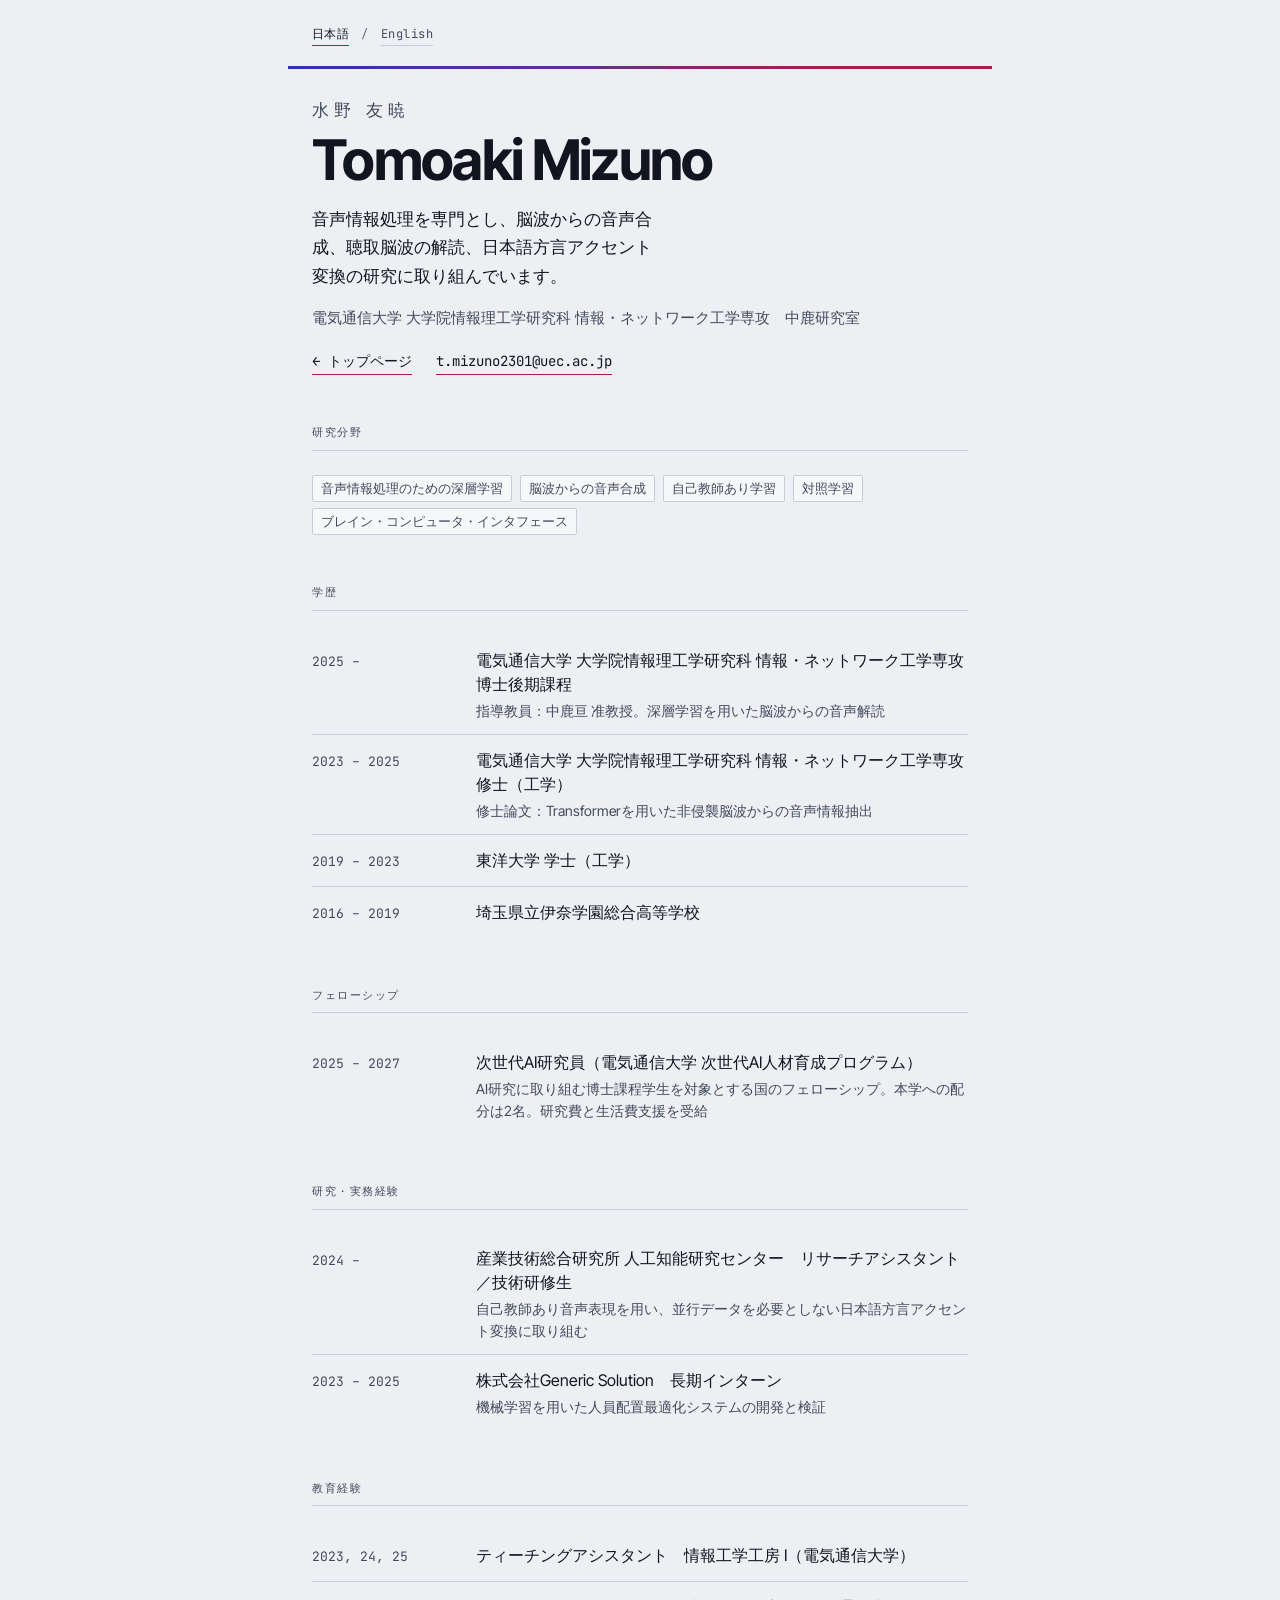
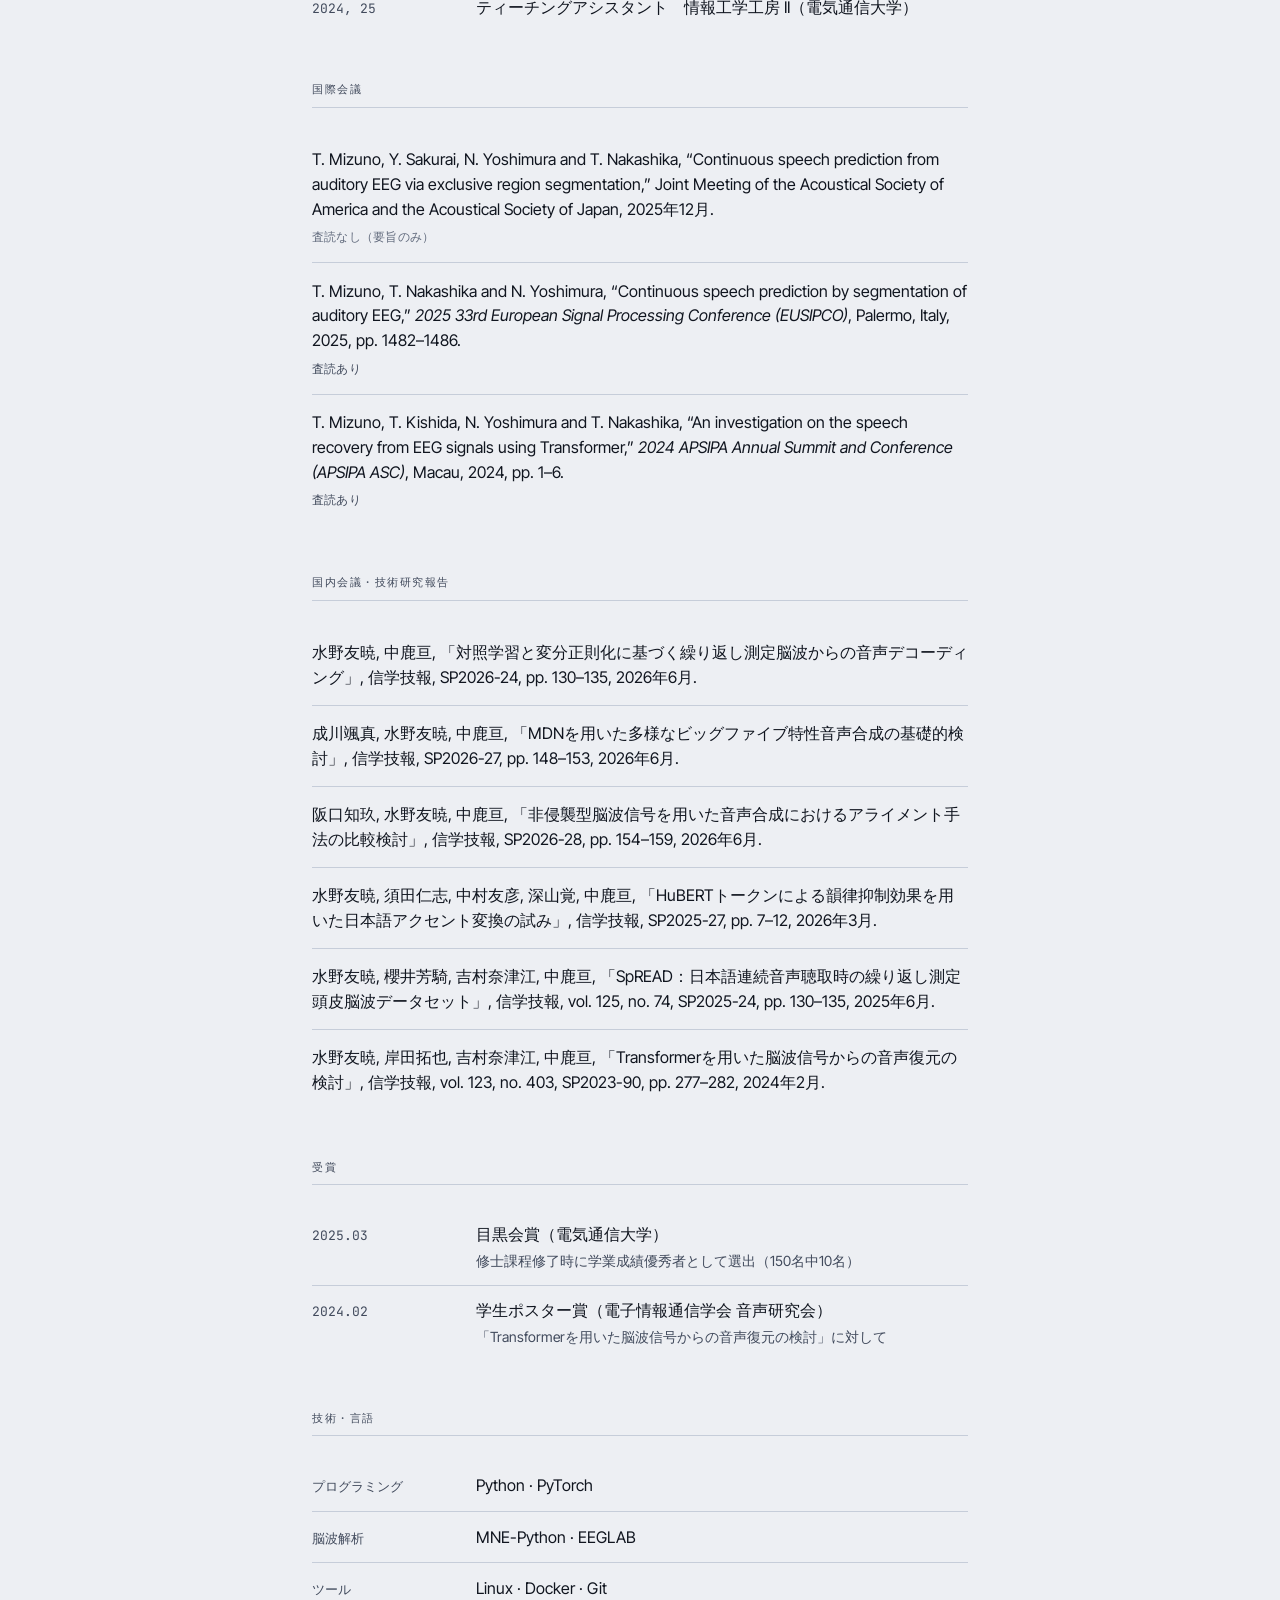
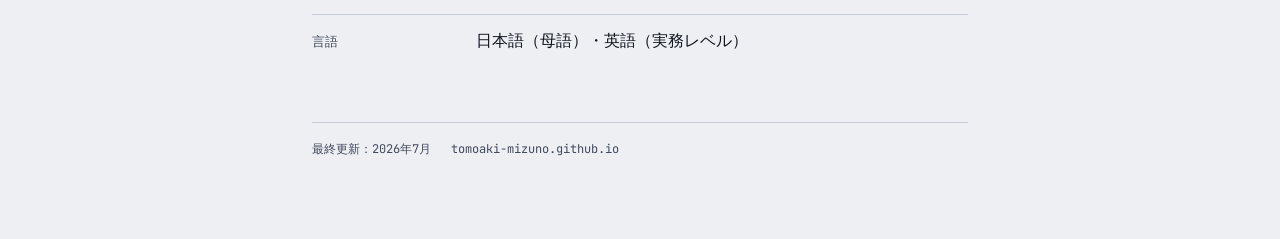
==== cv-ja.html @ c78b0cf6 "Add profile and CV pages" ====
<!DOCTYPE html>
<html lang="ja">
<head>
<meta charset="utf-8">
<meta name="viewport" content="width=device-width, initial-scale=1.0">
<title>CV (Japanese) — Tomoaki Mizuno</title>
<meta name="description" content="水野友暁の履歴・業績一覧。電気通信大学 中鹿研究室 博士後期課程。">
<link rel="preconnect" href="https://fonts.googleapis.com">
<link rel="preconnect" href="https://fonts.gstatic.com" crossorigin>
<link href="https://fonts.googleapis.com/css2?family=Inter+Tight:wght@400;500;600;700&family=JetBrains+Mono:wght@400;500&display=swap" rel="stylesheet">
<link rel="stylesheet" href="style.css">
</head>
<body>
<div class="wrap">

  <nav class="lang"><span class="on">日本語</span><span class="sep">/</span><a href="cv.html">English</a></nav>
  <div class="band" aria-hidden="true"></div>

  <header>
    <div class="kanji">水野 友暁</div>
    <h1>Tomoaki Mizuno</h1>
    <p class="lede">音声情報処理を専門とし、脳波からの音声合成、聴取脳波の解読、日本語方言アクセント変換の研究に取り組んでいます。</p>
    <p class="affil">電気通信大学 大学院情報理工学研究科 情報・ネットワーク工学専攻　中鹿研究室</p>
    <div class="links">
      <a href="index.html">← トップページ</a>
      <a href="mailto:t.mizuno2301@uec.ac.jp">t.mizuno2301@uec.ac.jp</a>
    </div>
  </header>

  <section>
    <h2>研究分野</h2>
    <ul class="chips">
      <li>音声情報処理のための深層学習</li><li>脳波からの音声合成</li><li>自己教師あり学習</li><li>対照学習</li><li>ブレイン・コンピュータ・インタフェース</li>
    </ul>
  </section>

  <section>
    <h2>学歴</h2>
    <ul class="rows">
      <li><span class="meta">2025 –</span><span class="t">電気通信大学 大学院情報理工学研究科 情報・ネットワーク工学専攻 博士後期課程<span class="sub">指導教員：中鹿亘 准教授。深層学習を用いた脳波からの音声解読</span></span></li>
      <li><span class="meta">2023 – 2025</span><span class="t">電気通信大学 大学院情報理工学研究科 情報・ネットワーク工学専攻 修士（工学）<span class="sub">修士論文：Transformerを用いた非侵襲脳波からの音声情報抽出</span></span></li>
      <li><span class="meta">2019 – 2023</span><span class="t">東洋大学 学士（工学）</span></li>
      <li><span class="meta">2016 – 2019</span><span class="t">埼玉県立伊奈学園総合高等学校</span></li>
    </ul>
  </section>

  <section>
    <h2>フェローシップ</h2>
    <ul class="rows">
      <li><span class="meta">2025 – 2027</span><span class="t">次世代AI研究員（電気通信大学 次世代AI人材育成プログラム）<span class="sub">AI研究に取り組む博士課程学生を対象とする国のフェローシップ。本学への配分は2名。研究費と生活費支援を受給</span></span></li>
    </ul>
  </section>

  <section>
    <h2>研究・実務経験</h2>
    <ul class="rows">
      <li><span class="meta">2024 –</span><span class="t">産業技術総合研究所 人工知能研究センター　リサーチアシスタント／技術研修生<span class="sub">自己教師あり音声表現を用い、並行データを必要としない日本語方言アクセント変換に取り組む</span></span></li>
      <li><span class="meta">2023 – 2025</span><span class="t">株式会社Generic Solution　長期インターン<span class="sub">機械学習を用いた人員配置最適化システムの開発と検証</span></span></li>
    </ul>
  </section>

  <section>
    <h2>教育経験</h2>
    <ul class="rows">
      <li><span class="meta">2023, 24, 25</span><span class="t">ティーチングアシスタント　情報工学工房 I（電気通信大学）</span></li>
      <li><span class="meta">2024, 25</span><span class="t">ティーチングアシスタント　情報工学工房 II（電気通信大学）</span></li>
    </ul>
  </section>

  <section>
    <h2>国際会議</h2>
    <ol class="pubs">
      <li><p class="cite">T. Mizuno, Y. Sakurai, N. Yoshimura and T. Nakashika, &ldquo;Continuous speech prediction from auditory EEG via exclusive region segmentation,&rdquo; Joint Meeting of the Acoustical Society of America and the Acoustical Society of Japan, 2025年12月.</p><span class="peer no">査読なし（要旨のみ）</span></li>
      <li><p class="cite">T. Mizuno, T. Nakashika and N. Yoshimura, &ldquo;Continuous speech prediction by segmentation of auditory EEG,&rdquo; <em>2025 33rd European Signal Processing Conference (EUSIPCO)</em>, Palermo, Italy, 2025, pp. 1482–1486.</p><span class="peer">査読あり</span></li>
      <li><p class="cite">T. Mizuno, T. Kishida, N. Yoshimura and T. Nakashika, &ldquo;An investigation on the speech recovery from EEG signals using Transformer,&rdquo; <em>2024 APSIPA Annual Summit and Conference (APSIPA ASC)</em>, Macau, 2024, pp. 1–6.</p><span class="peer">査読あり</span></li>
    </ol>
  </section>

  <section>
    <h2>国内会議・技術研究報告</h2>
    <ol class="pubs">
      <li><p class="cite">水野友暁, 中鹿亘, 「対照学習と変分正則化に基づく繰り返し測定脳波からの音声デコーディング」, 信学技報, SP2026-24, pp. 130–135, 2026年6月.</p></li>
      <li><p class="cite">成川颯真, 水野友暁, 中鹿亘, 「MDNを用いた多様なビッグファイブ特性音声合成の基礎的検討」, 信学技報, SP2026-27, pp. 148–153, 2026年6月.</p></li>
      <li><p class="cite">阪口知玖, 水野友暁, 中鹿亘, 「非侵襲型脳波信号を用いた音声合成におけるアライメント手法の比較検討」, 信学技報, SP2026-28, pp. 154–159, 2026年6月.</p></li>
      <li><p class="cite">水野友暁, 須田仁志, 中村友彦, 深山覚, 中鹿亘, 「HuBERTトークンによる韻律抑制効果を用いた日本語アクセント変換の試み」, 信学技報, SP2025-27, pp. 7–12, 2026年3月.</p></li>
      <li><p class="cite">水野友暁, 櫻井芳騎, 吉村奈津江, 中鹿亘, 「SpREAD：日本語連続音声聴取時の繰り返し測定頭皮脳波データセット」, 信学技報, vol. 125, no. 74, SP2025-24, pp. 130–135, 2025年6月.</p></li>
      <li><p class="cite">水野友暁, 岸田拓也, 吉村奈津江, 中鹿亘, 「Transformerを用いた脳波信号からの音声復元の検討」, 信学技報, vol. 123, no. 403, SP2023-90, pp. 277–282, 2024年2月.</p></li>
    </ol>
  </section>

  <!-- ▼ 中身が決まったらこの節ごとコメントを外してください（現状は空なので非表示）
  <section>
    <h2>その他の発表</h2>
    <ol class="pubs">
      <li><p class="cite">著者, &ldquo;タイトル,&rdquo; 発表の場, 年月.</p></li>
    </ol>
  </section>
  ▲ -->

  <section>
    <h2>受賞</h2>
    <ul class="rows">
      <li><span class="meta">2025.03</span><span class="t">目黒会賞（電気通信大学）<span class="sub">修士課程修了時に学業成績優秀者として選出（150名中10名）</span></span></li>
      <li><span class="meta">2024.02</span><span class="t">学生ポスター賞（電子情報通信学会 音声研究会）<span class="sub">「Transformerを用いた脳波信号からの音声復元の検討」に対して</span></span></li>
    </ul>
  </section>

  <section>
    <h2>技術・言語</h2>
    <ul class="rows">
      <li><span class="meta">プログラミング</span><span class="t">Python · PyTorch</span></li>
      <li><span class="meta">脳波解析</span><span class="t">MNE-Python · EEGLAB</span></li>
      <li><span class="meta">ツール</span><span class="t">Linux · Docker · Git</span></li>
      <li><span class="meta">言語</span><span class="t">日本語（母語）・英語（実務レベル）</span></li>
    </ul>
  </section>

  <footer><span>最終更新：2026年7月</span><span>tomoaki-mizuno.github.io</span></footer>
</div>
</body>
</html>
---- style.css ----
/* ── tokens ───────────────────────────────────────── */
:root {
  --paper:  #edeff3;
  --grid:   #dde2ea;
  --ink:    #10151f;
  --muted:  #414a5c;   /* 本文の副次テキスト。以前より濃く */
  --faint:  #626b7d;
  --hair:   #c6cdd9;
  --eeg:    #2f31b8;
  --voice:  #a81e44;
  --measure: 44rem;
}
* { margin: 0; padding: 0; box-sizing: border-box; }
html { -webkit-text-size-adjust: 100%; }
body {
  background: var(--paper);
  color: var(--ink);
  font-family: "Inter Tight", "Hiragino Kaku Gothic ProN", "Yu Gothic", "Noto Sans JP", sans-serif;
  line-height: 1.68;
  -webkit-font-smoothing: antialiased;
}
.wrap { max-width: var(--measure); margin: 0 auto; padding: 0 1.5rem 5rem; }

/* ── links ────────────────────────────────────────── */
a { color: var(--ink); text-decoration: none; border-bottom: 1px solid var(--voice); padding-bottom: 1px; }
a:hover { color: var(--voice); }
a:focus-visible { outline: 2px solid var(--eeg); outline-offset: 3px; border-radius: 2px; }

/* ── language switch ──────────────────────────────── */
.lang {
  display: flex; gap: .75rem; align-items: baseline;
  font-family: "JetBrains Mono", monospace; font-size: .75rem;
  letter-spacing: .04em; padding-top: 1.5rem;
}
.lang a { border-bottom-color: var(--hair); color: var(--muted); }
.lang a:hover { color: var(--voice); border-bottom-color: var(--voice); }
.lang .on { color: var(--ink); border-bottom: 1px solid var(--voice); padding-bottom: 1px; }
.lang .sep { color: var(--faint); }

/* ── signature trace (top page) ───────────────────── */
.trace { position: relative; margin: 0 -1.5rem; padding: 2.5rem 1.5rem 0; }
/* 方眼だけを下方向にフェードさせる。波形と凡例はフェードの対象外 */
.trace::before {
  content: ""; position: absolute; inset: 0; pointer-events: none;
  background-image:
    linear-gradient(to right, var(--grid) 1px, transparent 1px),
    linear-gradient(to bottom, var(--grid) 1px, transparent 1px);
  background-size: 2rem 2rem; background-position: center;
  -webkit-mask-image: linear-gradient(to bottom, #000 45%, transparent);
  mask-image: linear-gradient(to bottom, #000 45%, transparent);
}
.trace svg, .trace .axis { position: relative; }
.trace svg { display: block; width: 100%; height: auto; overflow: visible; }
.sig {
  fill: none; stroke: url(#grad); stroke-width: 1.7;
  stroke-linecap: round; stroke-linejoin: round;
  stroke-dasharray: 4400; stroke-dashoffset: 4400;
  animation: draw 2.4s cubic-bezier(.16,.9,.3,1) forwards;
}
.sig:nth-of-type(1) { animation-delay: .10s; }
.sig:nth-of-type(2) { animation-delay: .20s; }
.sig:nth-of-type(3) { animation-delay: .30s; }
@keyframes draw { to { stroke-dashoffset: 0; } }
.axis {
  display: flex; justify-content: space-between; margin-top: .4rem;
  font-family: "JetBrains Mono", monospace; font-size: .6875rem; font-weight: 500;
  letter-spacing: .1em; text-transform: uppercase;
}
.axis .l { color: var(--eeg); }
.axis .r { color: var(--voice); }

/* ── thin band (cv pages) ─────────────────────────── */
.band { height: 3px; margin: 1.25rem -1.5rem 0;
        background: linear-gradient(to right, var(--eeg), #6b2d86 46%, var(--voice) 78%); }

/* ── header ───────────────────────────────────────── */
header { padding-top: 1.75rem; }
.kanji {
  font-size: 1.0625rem; letter-spacing: .3em; color: var(--muted);
  font-family: "Hiragino Kaku Gothic ProN", "Yu Gothic", "Noto Sans JP", sans-serif;
}
h1 {
  font-weight: 700; font-size: clamp(2.3rem, 8.5vw, 3.5rem);
  line-height: 1.04; letter-spacing: -.03em; margin: .3rem 0 1rem;
}
.lede { font-size: 1.0625rem; max-width: 34ch; }
.lede-en { margin-top: .6rem; color: var(--muted); font-size: .9375rem; max-width: 42ch; }
.affil { margin-top: .9rem; color: var(--muted); font-size: .9375rem; }

/* ── sections ─────────────────────────────────────── */
section { margin-top: 3rem; }
h2 {
  font-family: "JetBrains Mono", monospace; font-size: .6875rem; font-weight: 500;
  letter-spacing: .14em; text-transform: uppercase; color: var(--muted);
  padding-bottom: .5rem; border-bottom: 1px solid var(--hair); margin-bottom: 1.5rem;
}

/* research topics */
.topic { display: grid; grid-template-columns: .75rem 1fr; gap: 0 1rem; margin-bottom: 2rem; }
.topic:last-child { margin-bottom: 0; }
.dot { width: .5rem; height: .5rem; margin-top: .65rem; border-radius: 1px; }
.dot.eeg { background: var(--eeg); }
.dot.voice { background: var(--voice); }
.topic h3 { font-weight: 600; font-size: 1.1875rem; letter-spacing: -.015em; line-height: 1.35; }
.topic .en {
  font-family: "JetBrains Mono", monospace; font-size: .75rem; font-weight: 400;
  letter-spacing: 0; color: var(--voice); display: block; margin-top: .2rem;
}
.topic h3 .en.cool { color: var(--eeg); }
.topic p { margin-top: .5rem; color: var(--muted); }

/* entry lists */
ul, ol { list-style: none; }
.rows > li { display: grid; grid-template-columns: 9rem 1fr; gap: 0 1.25rem;
             padding: .8rem 0; border-bottom: 1px solid var(--hair); }
.rows > li:last-child { border-bottom: 0; }
.meta { font-family: "JetBrains Mono", monospace; font-size: .8125rem;
        color: var(--muted); padding-top: .2rem; }
.rows .t { line-height: 1.5; }

/* 説明行（論文以外の各項目に付く注記） */
.rows .sub { display: block; color: var(--muted); font-size: .875rem; margin-top: .25rem; line-height: 1.55; }

/* 国際会議の査読の有無 */
.pubs .peer { display: block; margin-top: .35rem;
              font-family: "JetBrains Mono", monospace; font-size: .75rem;
              letter-spacing: .02em; color: var(--muted); }
.pubs .peer.no { color: var(--faint); }

/* publications */
.pubs > li { padding: .95rem 0; border-bottom: 1px solid var(--hair); }
.pubs > li:last-child { border-bottom: 0; }
.pubs .cite { line-height: 1.55; }

/* inline chip list */
.chips { display: flex; flex-wrap: wrap; gap: .4rem .5rem; }
.chips li { font-family: "JetBrains Mono", monospace; font-size: .8125rem;
            color: var(--muted); border: 1px solid var(--hair); border-radius: 2px;
            padding: .1rem .5rem; background: rgba(255,255,255,.55); }

.links { display: flex; flex-wrap: wrap; gap: .55rem 1.5rem; margin-top: 1.25rem; }
.links a { font-family: "JetBrains Mono", monospace; font-size: .875rem; }

footer { margin-top: 3.5rem; padding-top: 1rem; border-top: 1px solid var(--hair);
         font-family: "JetBrains Mono", monospace; font-size: .75rem; color: var(--muted);
         display: flex; flex-wrap: wrap; gap: .4rem 1.25rem; }

@media (max-width: 32rem) {
  .rows > li { grid-template-columns: 1fr; gap: .15rem; }
}
@media (prefers-reduced-motion: reduce) {
  .sig { animation: none; stroke-dashoffset: 0; }
}
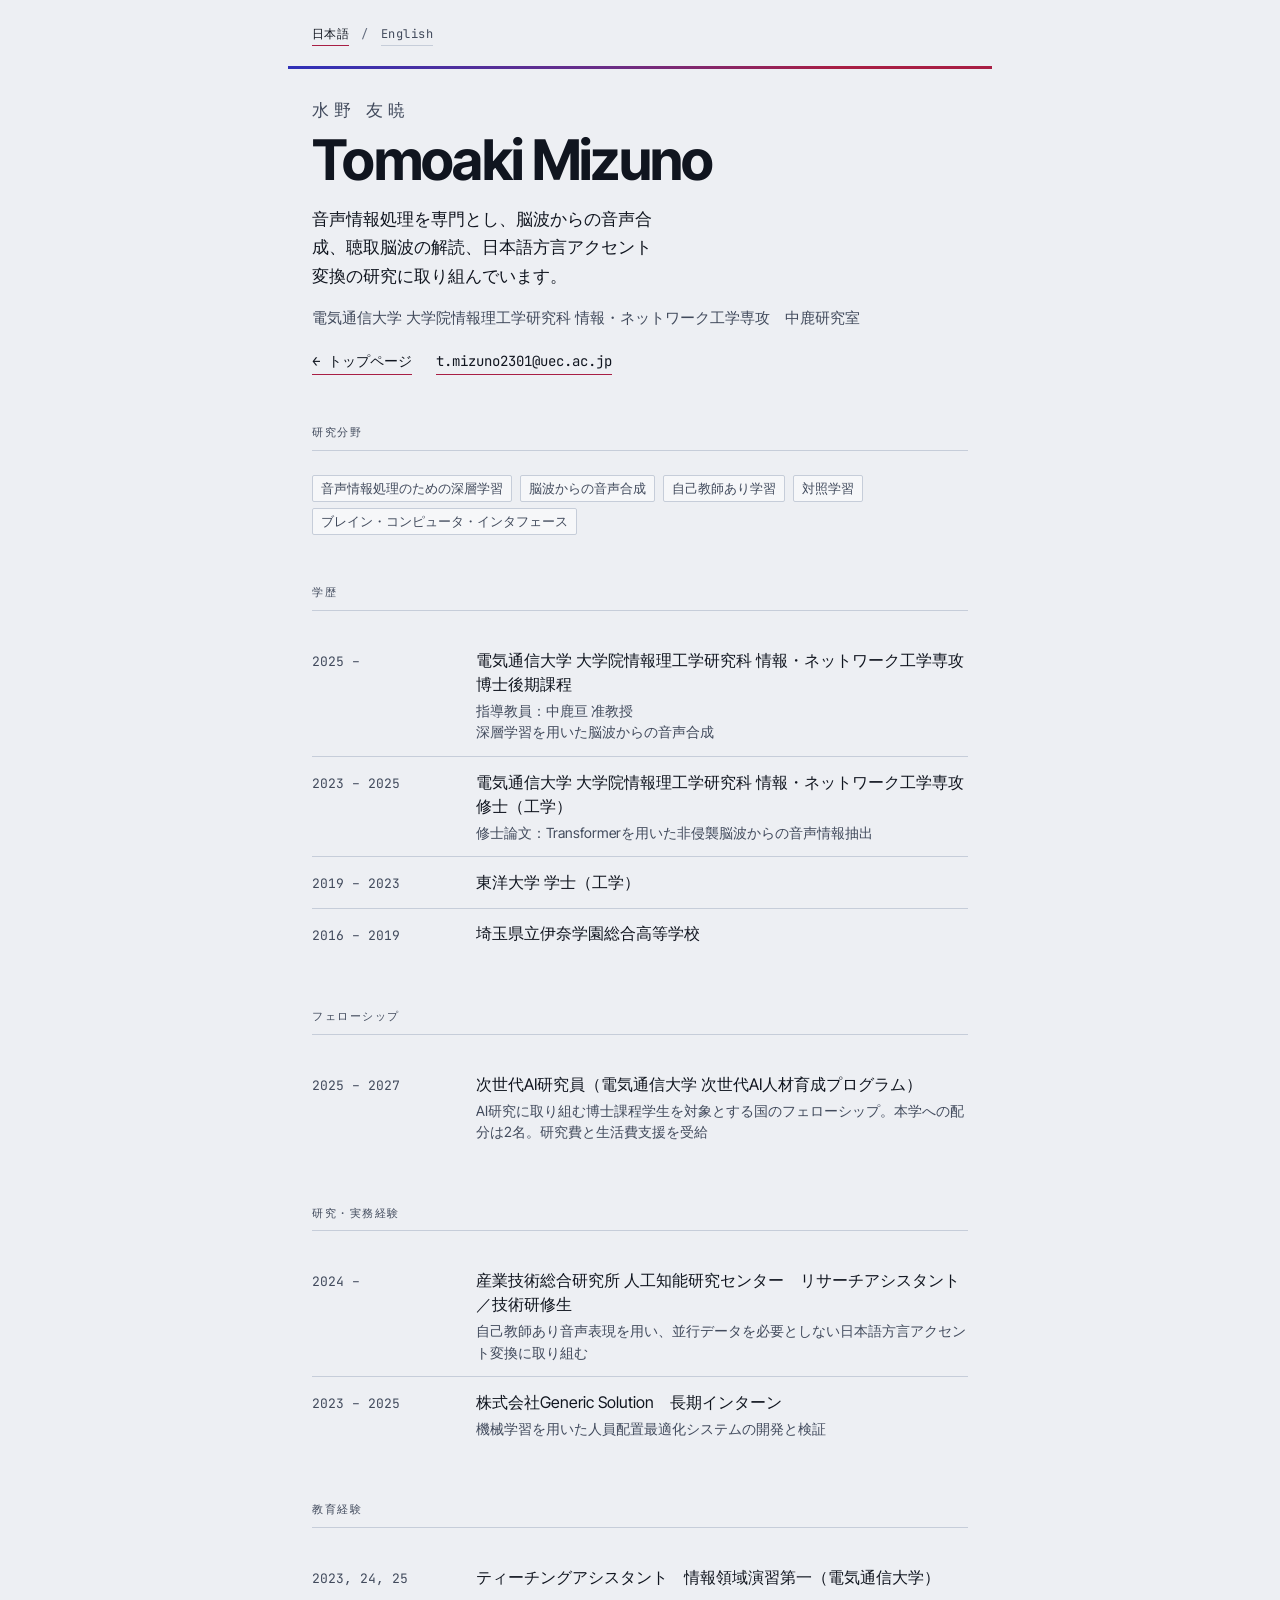
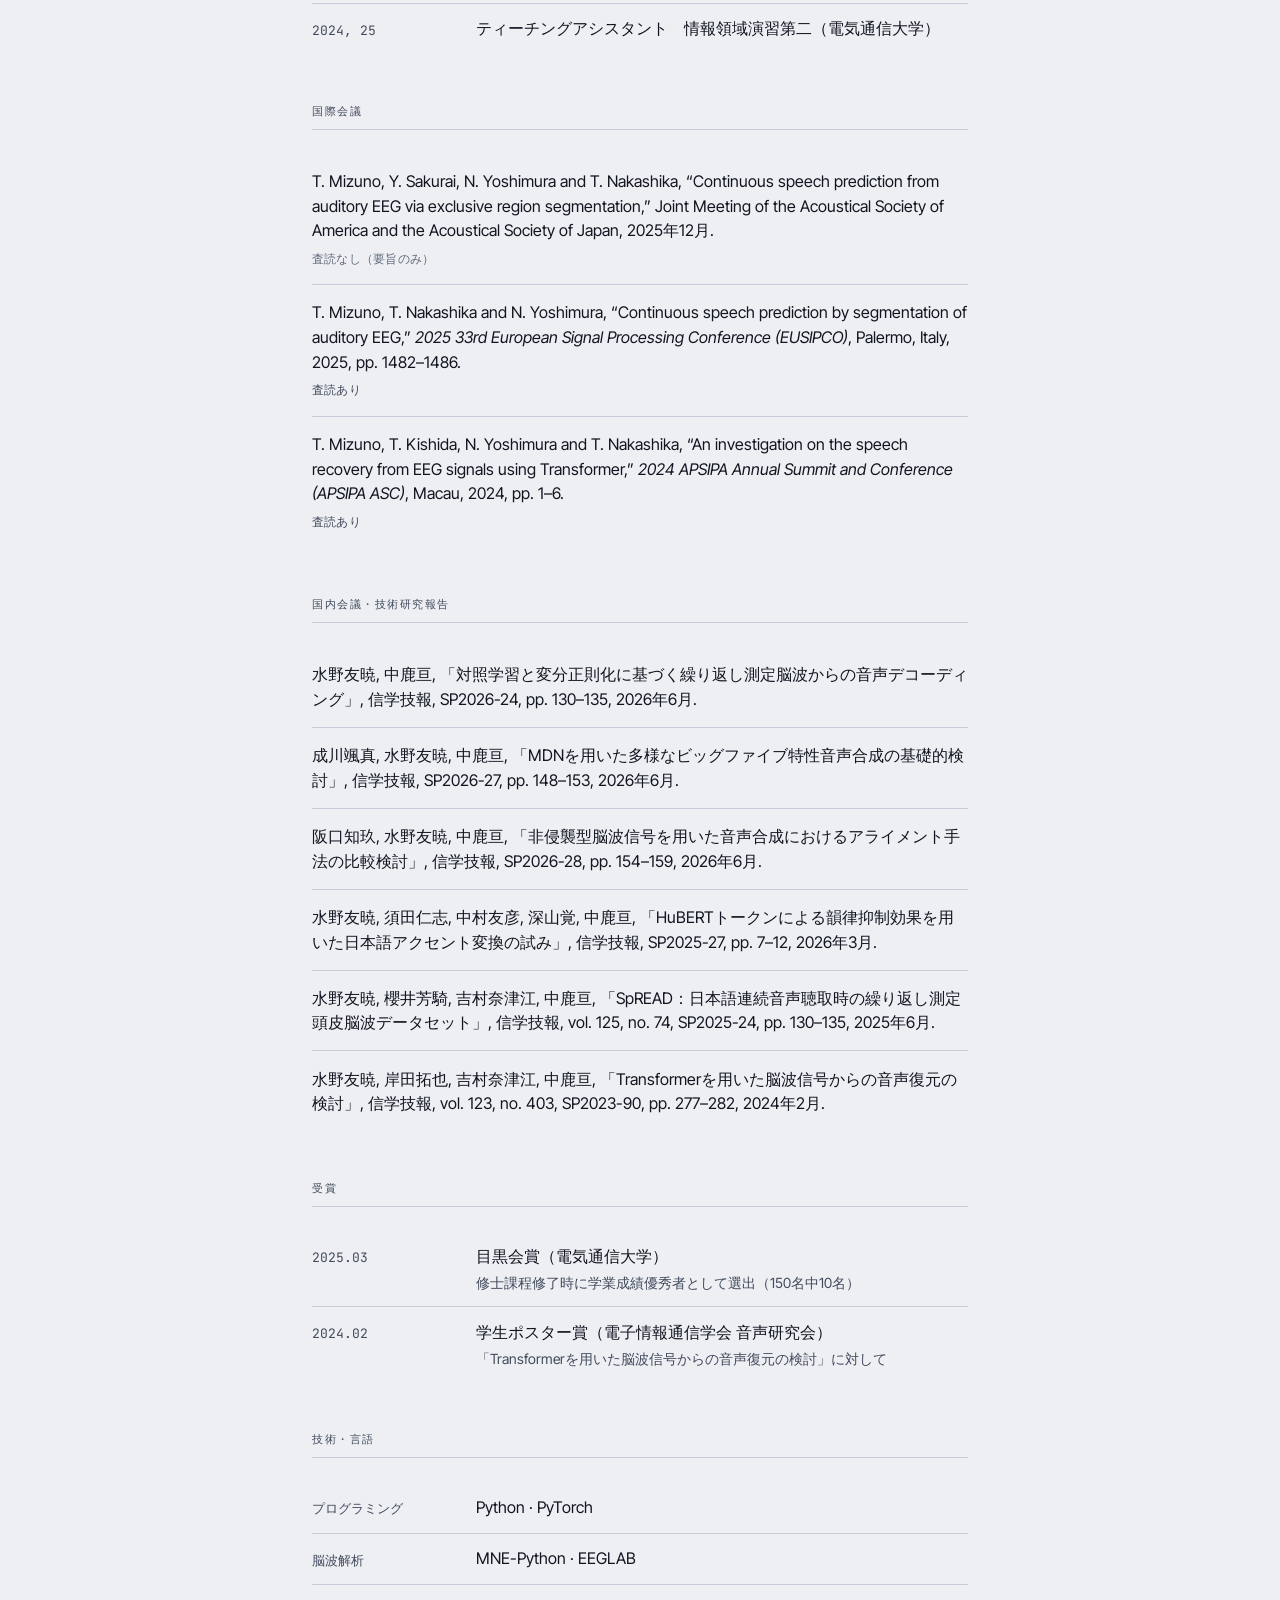
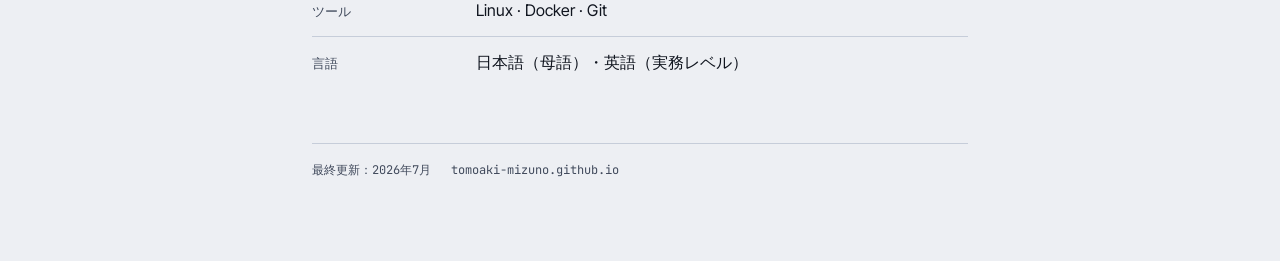
==== commit 4c572509: "Add profile and CV pages" ====
--- a/cv-ja.html
+++ b/cv-ja.html
@@ -37,7 +37,7 @@
   <section>
     <h2>学歴</h2>
     <ul class="rows">
-      <li><span class="meta">2025 –</span><span class="t">電気通信大学 大学院情報理工学研究科 情報・ネットワーク工学専攻 博士後期課程<span class="sub">指導教員：中鹿亘 准教授。深層学習を用いた脳波からの音声解読</span></span></li>
+      <li><span class="meta">2025 –</span><span class="t">電気通信大学 大学院情報理工学研究科 情報・ネットワーク工学専攻 博士後期課程<span class="sub">指導教員：中鹿亘 准教授<br>深層学習を用いた脳波からの音声合成</span></span></li>
       <li><span class="meta">2023 – 2025</span><span class="t">電気通信大学 大学院情報理工学研究科 情報・ネットワーク工学専攻 修士（工学）<span class="sub">修士論文：Transformerを用いた非侵襲脳波からの音声情報抽出</span></span></li>
       <li><span class="meta">2019 – 2023</span><span class="t">東洋大学 学士（工学）</span></li>
       <li><span class="meta">2016 – 2019</span><span class="t">埼玉県立伊奈学園総合高等学校</span></li>
@@ -62,8 +62,8 @@
   <section>
     <h2>教育経験</h2>
     <ul class="rows">
-      <li><span class="meta">2023, 24, 25</span><span class="t">ティーチングアシスタント　情報工学工房 I（電気通信大学）</span></li>
-      <li><span class="meta">2024, 25</span><span class="t">ティーチングアシスタント　情報工学工房 II（電気通信大学）</span></li>
+      <li><span class="meta">2023, 24, 25</span><span class="t">ティーチングアシスタント　情報領域演習第一（電気通信大学）</span></li>
+      <li><span class="meta">2024, 25</span><span class="t">ティーチングアシスタント　情報領域演習第二（電気通信大学）</span></li>
     </ul>
   </section>
 
--- a/style.css
+++ b/style.css
@@ -107,7 +107,8 @@
   letter-spacing: 0; color: var(--voice); display: block; margin-top: .2rem;
 }
 .topic h3 .en.cool { color: var(--eeg); }
-.topic p { margin-top: .5rem; color: var(--muted); }
+.topic p { margin-top: .55rem; color: var(--ink); }
+.topic p.en-text { margin-top: .8rem; color: var(--muted); font-size: .9375rem; }
 
 /* entry lists */
 ul, ol { list-style: none; }
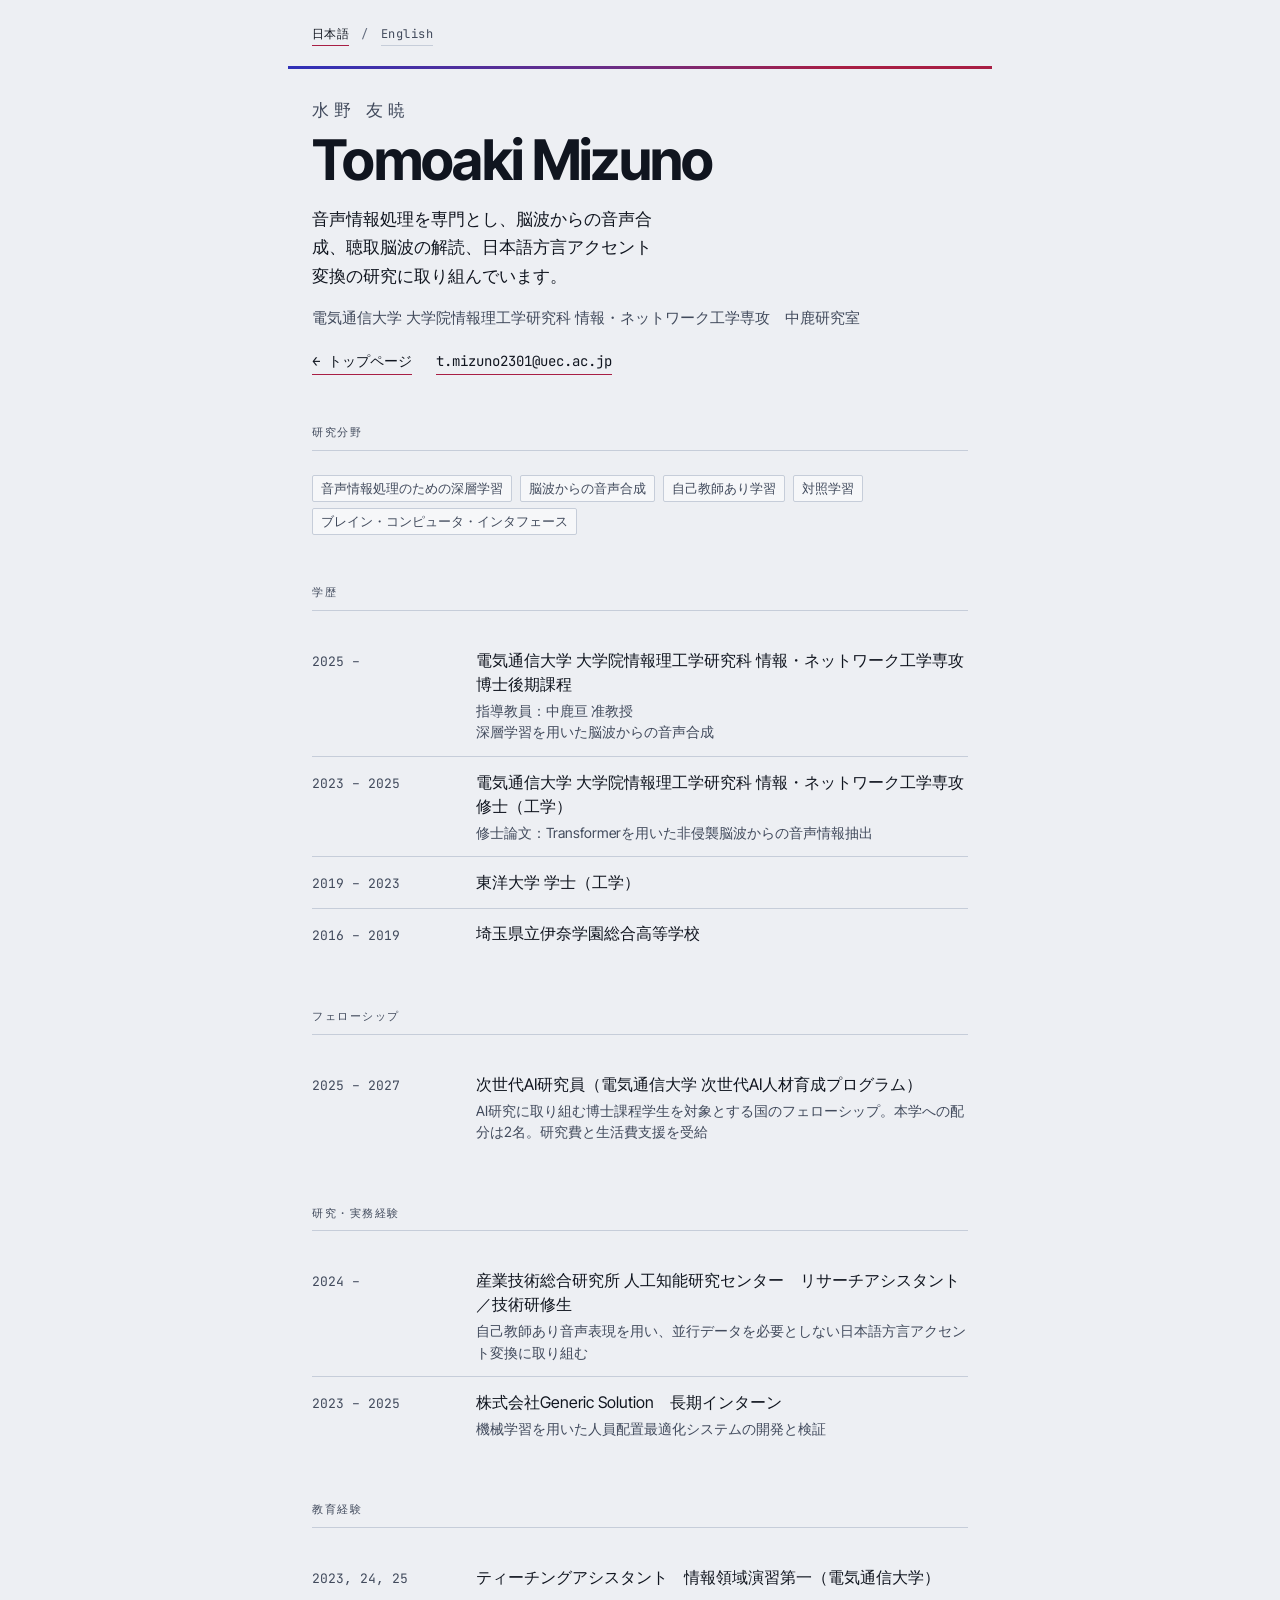
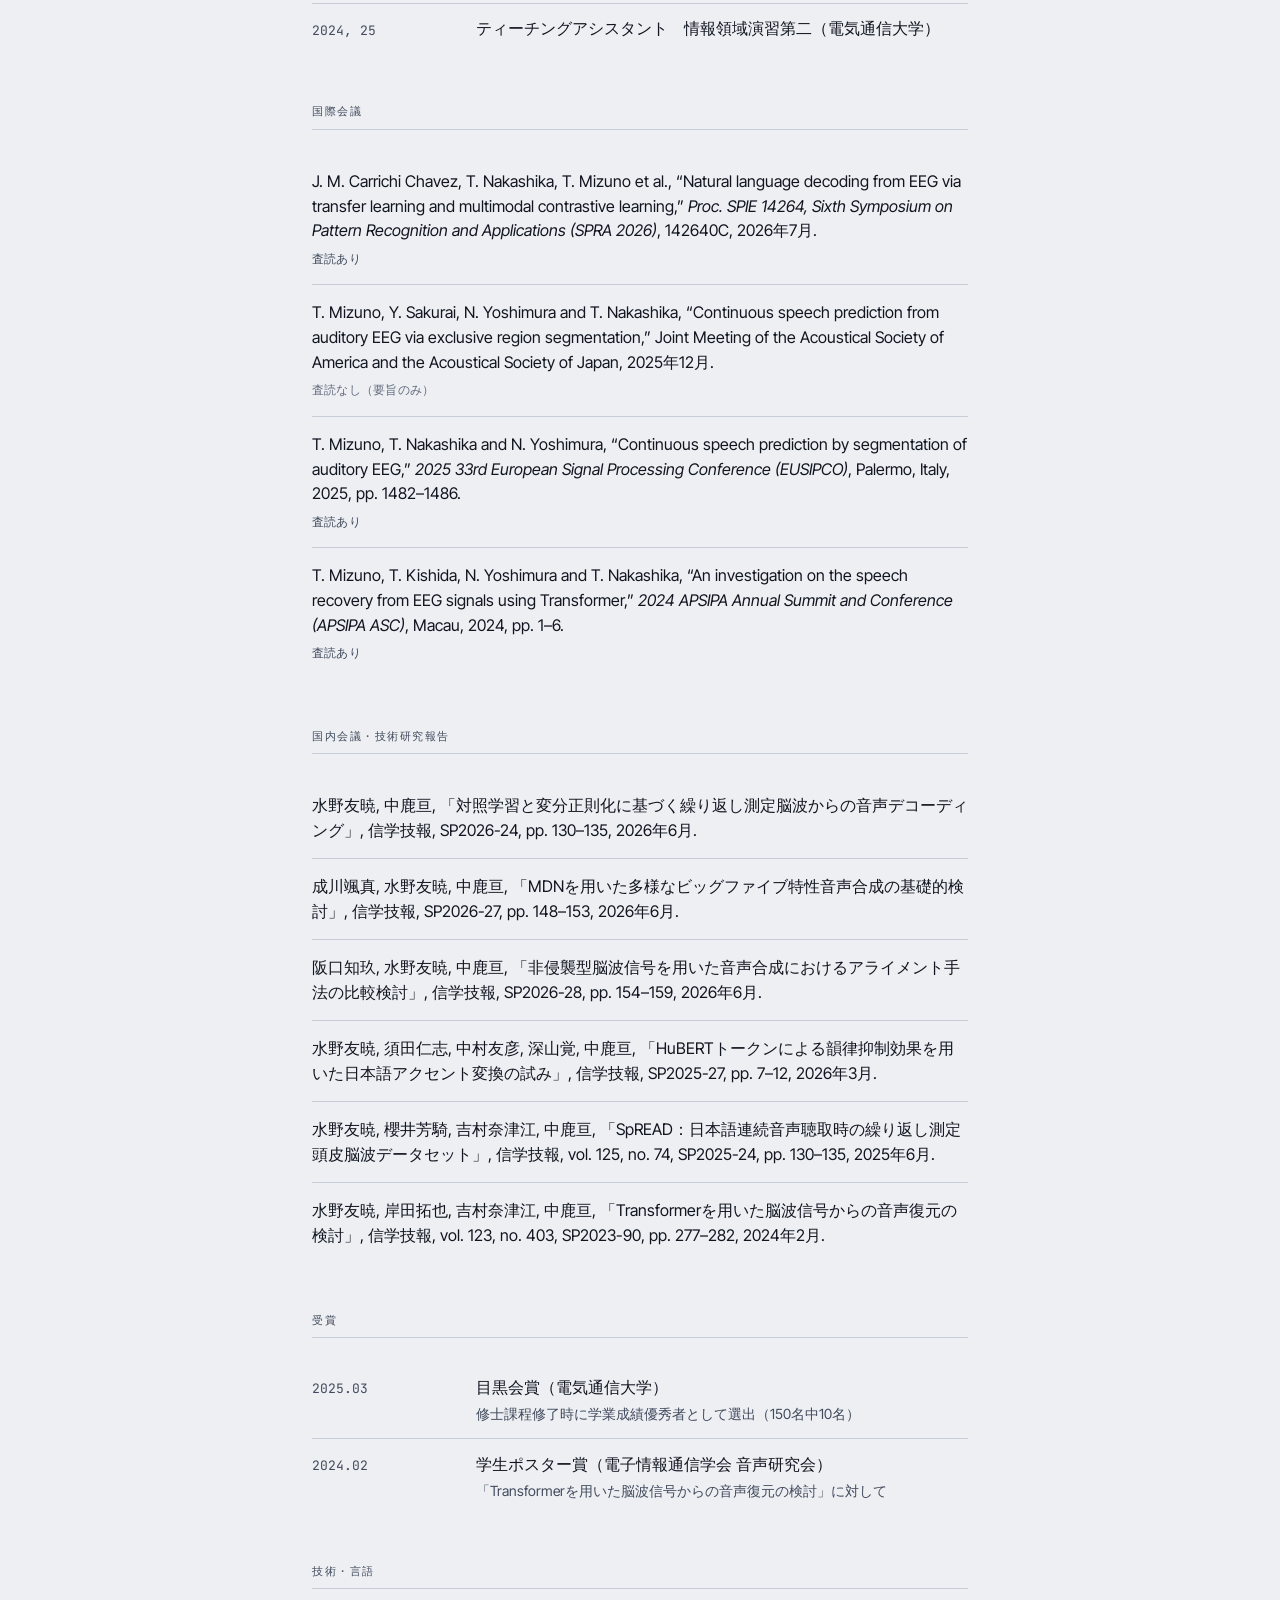
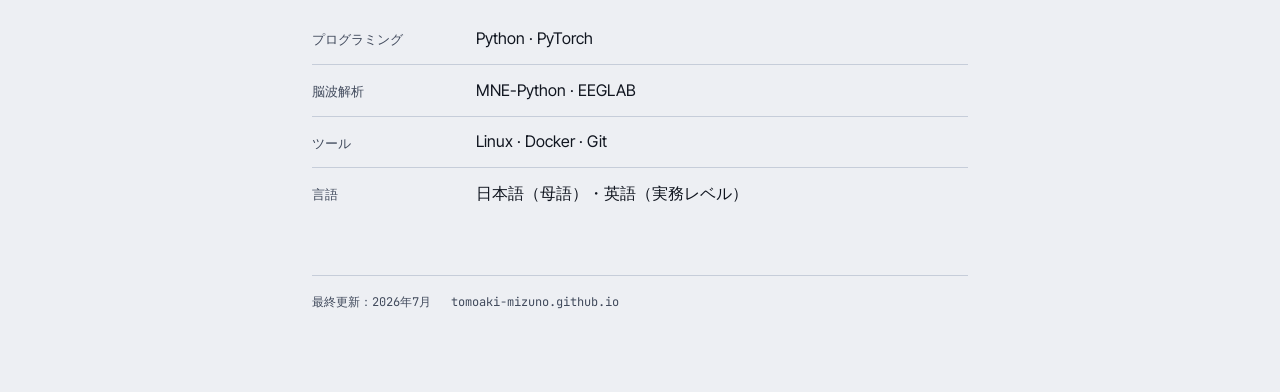
==== commit 9e64f871: "Add profile and CV pages" ====
--- a/cv-ja.html
+++ b/cv-ja.html
@@ -70,6 +70,7 @@
   <section>
     <h2>国際会議</h2>
     <ol class="pubs">
+      <li><p class="cite">J. M. Carrichi Chavez, T. Nakashika, T. Mizuno et al., &ldquo;Natural language decoding from EEG via transfer learning and multimodal contrastive learning,&rdquo; <em>Proc. SPIE 14264, Sixth Symposium on Pattern Recognition and Applications (SPRA 2026)</em>, 142640C, 2026年7月.</p><span class="peer">査読あり</span></li>
       <li><p class="cite">T. Mizuno, Y. Sakurai, N. Yoshimura and T. Nakashika, &ldquo;Continuous speech prediction from auditory EEG via exclusive region segmentation,&rdquo; Joint Meeting of the Acoustical Society of America and the Acoustical Society of Japan, 2025年12月.</p><span class="peer no">査読なし（要旨のみ）</span></li>
       <li><p class="cite">T. Mizuno, T. Nakashika and N. Yoshimura, &ldquo;Continuous speech prediction by segmentation of auditory EEG,&rdquo; <em>2025 33rd European Signal Processing Conference (EUSIPCO)</em>, Palermo, Italy, 2025, pp. 1482–1486.</p><span class="peer">査読あり</span></li>
       <li><p class="cite">T. Mizuno, T. Kishida, N. Yoshimura and T. Nakashika, &ldquo;An investigation on the speech recovery from EEG signals using Transformer,&rdquo; <em>2024 APSIPA Annual Summit and Conference (APSIPA ASC)</em>, Macau, 2024, pp. 1–6.</p><span class="peer">査読あり</span></li>
--- a/style.css
+++ b/style.css
@@ -57,9 +57,13 @@
   stroke-dasharray: 4400; stroke-dashoffset: 4400;
   animation: draw 2.4s cubic-bezier(.16,.9,.3,1) forwards;
 }
-.sig:nth-of-type(1) { animation-delay: .10s; }
-.sig:nth-of-type(2) { animation-delay: .20s; }
-.sig:nth-of-type(3) { animation-delay: .30s; }
+.sig-ch {
+  fill: none; stroke: url(#fade); stroke-width: 1.7; stroke-linecap: round;
+  stroke-dasharray: 1400; stroke-dashoffset: 1400;
+  animation: draw 1.3s cubic-bezier(.16,.9,.3,1) .05s forwards;
+}
+.sig-ch:nth-of-type(2) { animation-delay: .15s; }
+.sig { animation-delay: .1s; }
 @keyframes draw { to { stroke-dashoffset: 0; } }
 .axis {
   display: flex; justify-content: space-between; margin-top: .4rem;
@@ -150,5 +154,5 @@
   .rows > li { grid-template-columns: 1fr; gap: .15rem; }
 }
 @media (prefers-reduced-motion: reduce) {
-  .sig { animation: none; stroke-dashoffset: 0; }
+  .sig, .sig-ch { animation: none; stroke-dashoffset: 0; }
 }
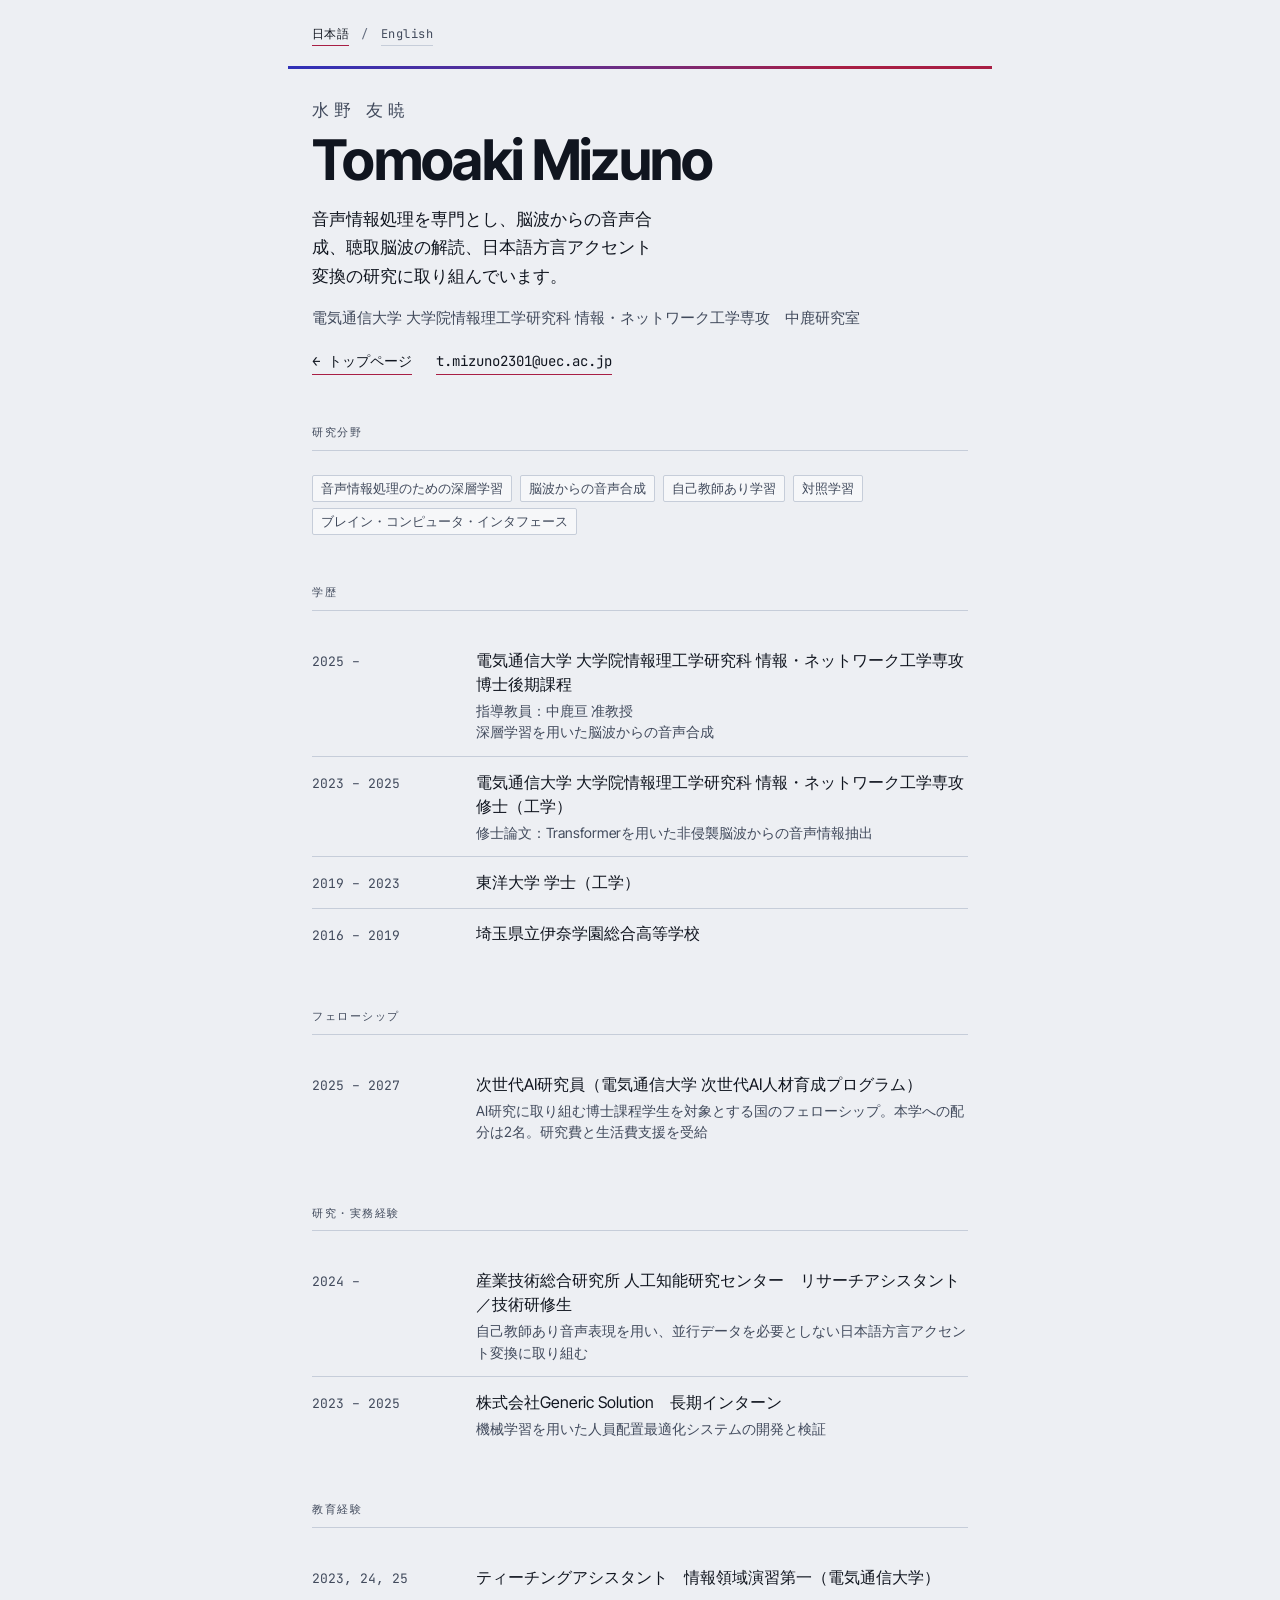
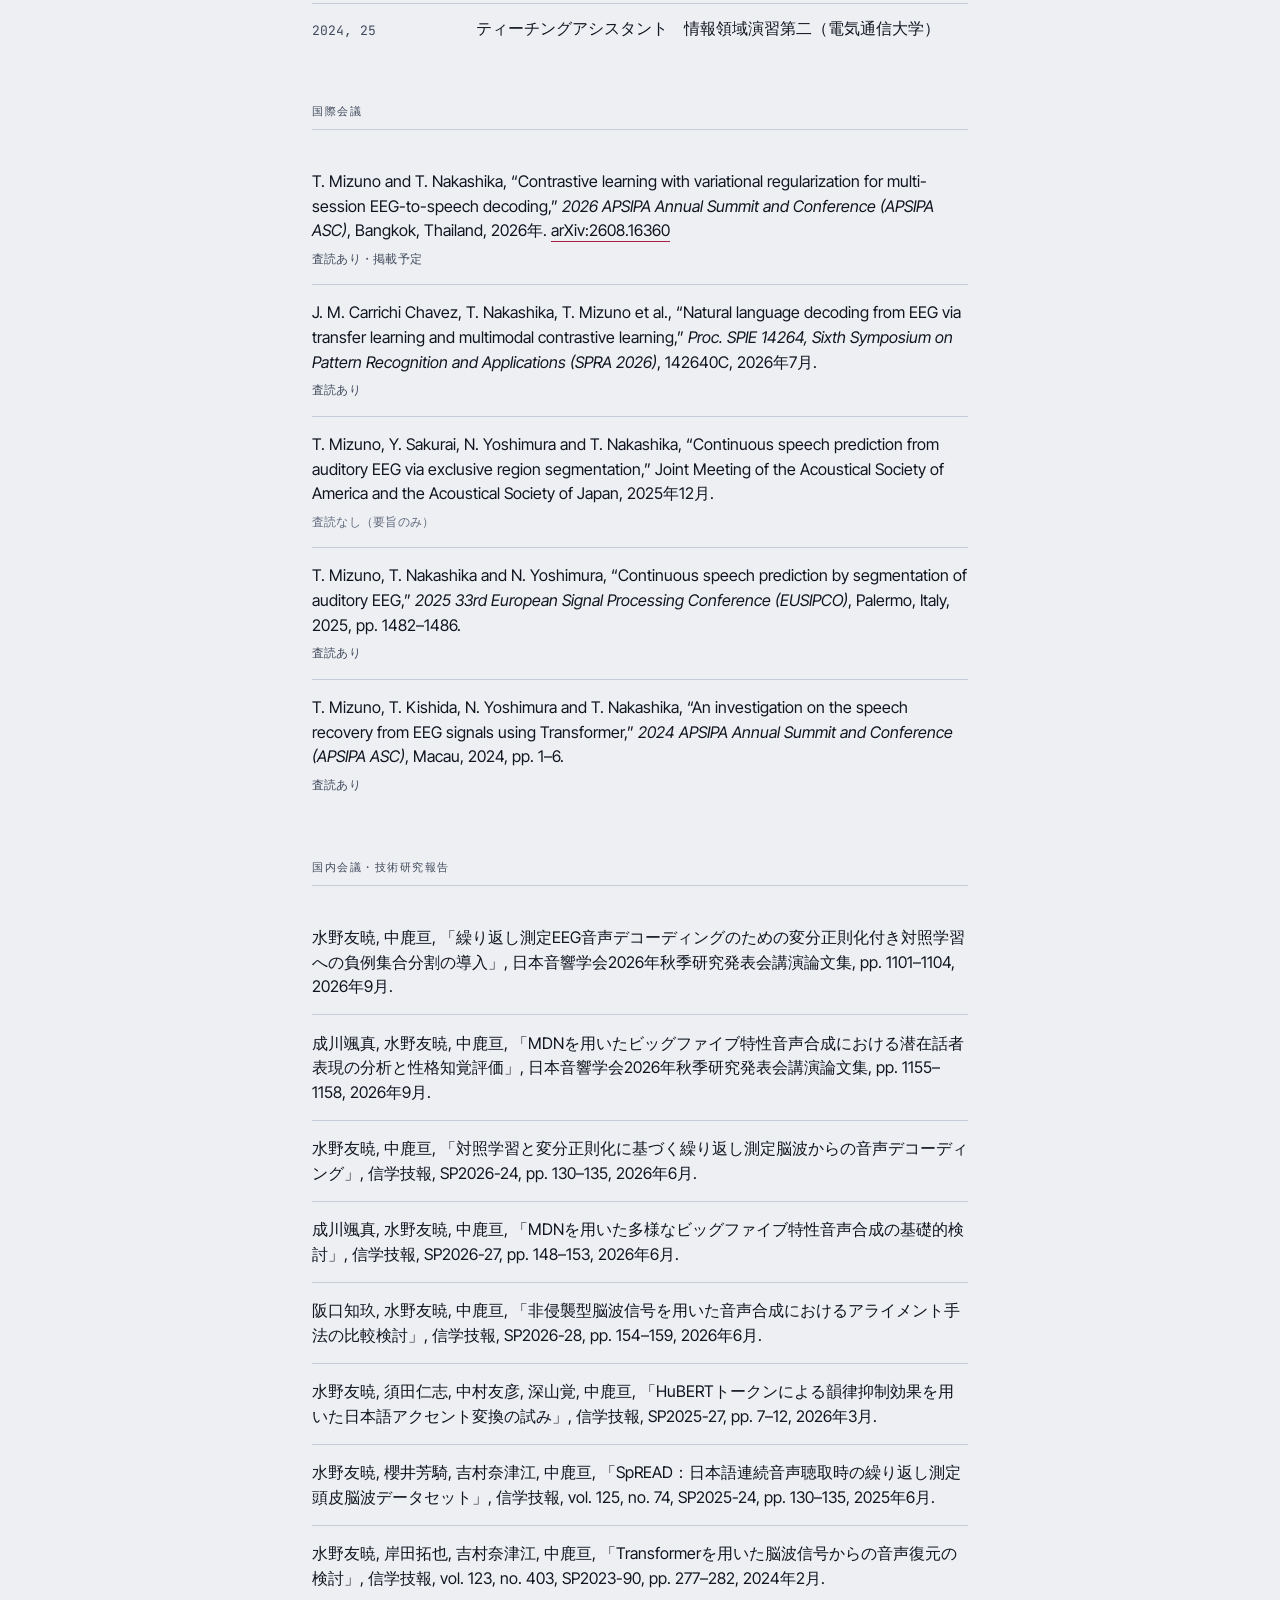
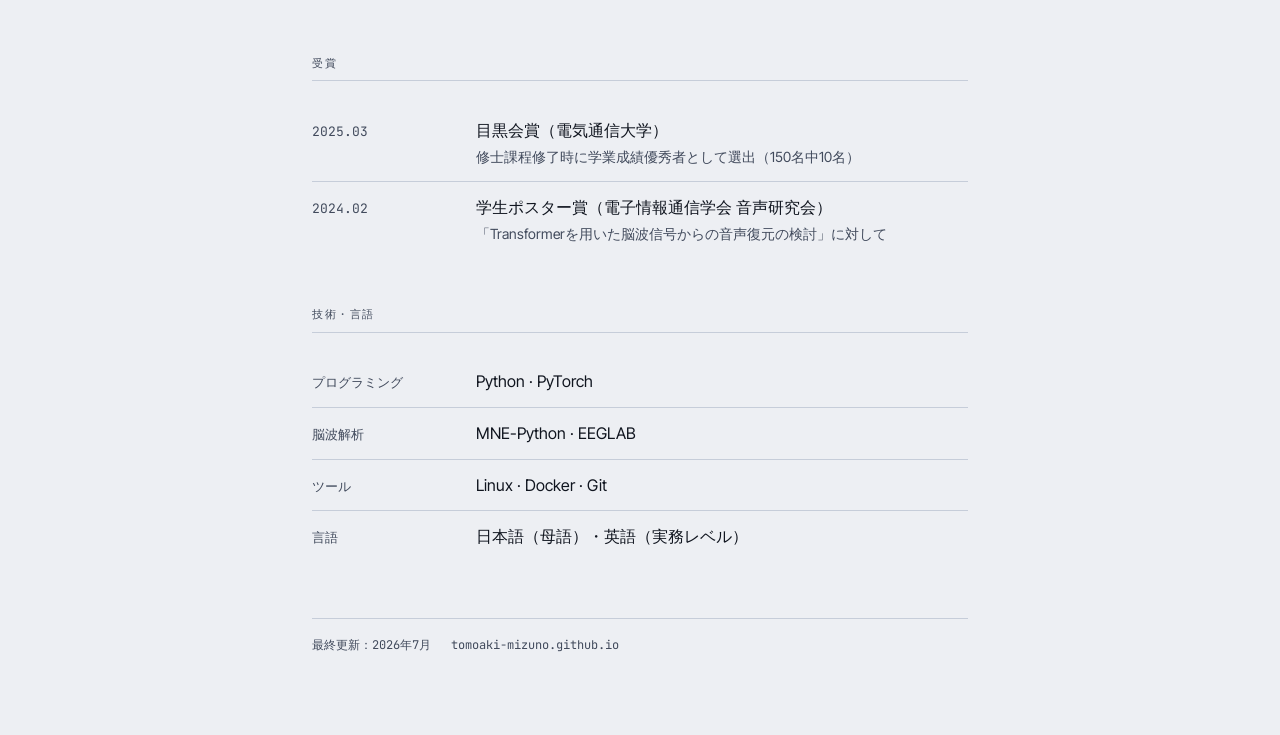
==== commit 79f98898: "Update CV" ====
--- a/cv-ja.html
+++ b/cv-ja.html
@@ -70,6 +70,7 @@
   <section>
     <h2>国際会議</h2>
     <ol class="pubs">
+      <li><p class="cite">T. Mizuno and T. Nakashika, &ldquo;Contrastive learning with variational regularization for multi-session EEG-to-speech decoding,&rdquo; <em>2026 APSIPA Annual Summit and Conference (APSIPA ASC)</em>, Bangkok, Thailand, 2026年. <a href="https://arxiv.org/abs/2608.16360">arXiv:2608.16360</a></p><span class="peer">査読あり・掲載予定</span></li>
       <li><p class="cite">J. M. Carrichi Chavez, T. Nakashika, T. Mizuno et al., &ldquo;Natural language decoding from EEG via transfer learning and multimodal contrastive learning,&rdquo; <em>Proc. SPIE 14264, Sixth Symposium on Pattern Recognition and Applications (SPRA 2026)</em>, 142640C, 2026年7月.</p><span class="peer">査読あり</span></li>
       <li><p class="cite">T. Mizuno, Y. Sakurai, N. Yoshimura and T. Nakashika, &ldquo;Continuous speech prediction from auditory EEG via exclusive region segmentation,&rdquo; Joint Meeting of the Acoustical Society of America and the Acoustical Society of Japan, 2025年12月.</p><span class="peer no">査読なし（要旨のみ）</span></li>
       <li><p class="cite">T. Mizuno, T. Nakashika and N. Yoshimura, &ldquo;Continuous speech prediction by segmentation of auditory EEG,&rdquo; <em>2025 33rd European Signal Processing Conference (EUSIPCO)</em>, Palermo, Italy, 2025, pp. 1482–1486.</p><span class="peer">査読あり</span></li>
@@ -80,6 +81,8 @@
   <section>
     <h2>国内会議・技術研究報告</h2>
     <ol class="pubs">
+      <li><p class="cite">水野友暁, 中鹿亘, 「繰り返し測定EEG音声デコーディングのための変分正則化付き対照学習への負例集合分割の導入」, 日本音響学会2026年秋季研究発表会講演論文集, pp. 1101–1104, 2026年9月.</p></li>
+      <li><p class="cite">成川颯真, 水野友暁, 中鹿亘, 「MDNを用いたビッグファイブ特性音声合成における潜在話者表現の分析と性格知覚評価」, 日本音響学会2026年秋季研究発表会講演論文集, pp. 1155–1158, 2026年9月.</p></li>
       <li><p class="cite">水野友暁, 中鹿亘, 「対照学習と変分正則化に基づく繰り返し測定脳波からの音声デコーディング」, 信学技報, SP2026-24, pp. 130–135, 2026年6月.</p></li>
       <li><p class="cite">成川颯真, 水野友暁, 中鹿亘, 「MDNを用いた多様なビッグファイブ特性音声合成の基礎的検討」, 信学技報, SP2026-27, pp. 148–153, 2026年6月.</p></li>
       <li><p class="cite">阪口知玖, 水野友暁, 中鹿亘, 「非侵襲型脳波信号を用いた音声合成におけるアライメント手法の比較検討」, 信学技報, SP2026-28, pp. 154–159, 2026年6月.</p></li>
--- a/style.css
+++ b/style.css
@@ -38,7 +38,7 @@
 .lang .sep { color: var(--faint); }
 
 /* ── signature trace (top page) ───────────────────── */
-.trace { position: relative; margin: 0 -1.5rem; padding: 2.5rem 1.5rem 0; }
+.trace { position: relative; margin: 0 -1.5rem; padding: 2rem 1.5rem 0; }
 /* 方眼だけを下方向にフェードさせる。波形と凡例はフェードの対象外 */
 .trace::before {
   content: ""; position: absolute; inset: 0; pointer-events: none;
@@ -46,30 +46,40 @@
     linear-gradient(to right, var(--grid) 1px, transparent 1px),
     linear-gradient(to bottom, var(--grid) 1px, transparent 1px);
   background-size: 2rem 2rem; background-position: center;
-  -webkit-mask-image: linear-gradient(to bottom, #000 45%, transparent);
-  mask-image: linear-gradient(to bottom, #000 45%, transparent);
+  -webkit-mask-image: linear-gradient(to bottom, transparent 4%, rgba(0,0,0,.35) 20%, #000 38%, #000 92%, transparent 100%);
+  mask-image: linear-gradient(to bottom, transparent 4%, rgba(0,0,0,.35) 20%, #000 38%, #000 92%, transparent 100%);
 }
 .trace svg, .trace .axis { position: relative; }
 .trace svg { display: block; width: 100%; height: auto; overflow: visible; }
 .sig {
-  fill: none; stroke: url(#grad); stroke-width: 1.7;
+  fill: none; stroke: url(#grad); stroke-width: 1.8;
   stroke-linecap: round; stroke-linejoin: round;
   stroke-dasharray: 4400; stroke-dashoffset: 4400;
   animation: draw 2.4s cubic-bezier(.16,.9,.3,1) forwards;
 }
 .sig-ch {
-  fill: none; stroke: url(#fade); stroke-width: 1.7; stroke-linecap: round;
-  stroke-dasharray: 1400; stroke-dashoffset: 1400;
+  fill: none; stroke: url(#grad); stroke-width: 1.8; stroke-linecap: round;
+  opacity: .72;
+  stroke-dasharray: 900; stroke-dashoffset: 900;
   animation: draw 1.3s cubic-bezier(.16,.9,.3,1) .05s forwards;
 }
-.sig-ch:nth-of-type(2) { animation-delay: .15s; }
-.sig { animation-delay: .1s; }
+.sig-ch.mid { opacity: 1; stroke-width: 2; }
+.sig-ch:nth-of-type(2) { animation-delay: .13s; }
+.sig-ch:nth-of-type(3) { animation-delay: .26s; }
+.node .edges { stroke: #6b2d86; stroke-width: 1.4; opacity: .34; }
+.node .box { fill: none; stroke: #6b2d86; stroke-width: 1.6; opacity: .42; }
+.sig { animation-delay: 1.75s; animation-duration: 1.5s; }
 @keyframes draw { to { stroke-dashoffset: 0; } }
+@keyframes nodein { from { opacity: 0; transform: scale(.7); } to { opacity: 1; transform: scale(1); } }
+.node { transform-origin: 500px 90px; animation: nodein .5s cubic-bezier(.2,.8,.3,1) 1.35s both; }
 .axis {
-  display: flex; justify-content: space-between; margin-top: .4rem;
-  font-family: "JetBrains Mono", monospace; font-size: .6875rem; font-weight: 500;
-  letter-spacing: .1em; text-transform: uppercase;
+  display: flex; justify-content: space-between; align-items: center;
+  margin: 0 0 .9rem;
+  font-family: "JetBrains Mono", monospace; font-size: 2rem; font-weight: 500;
+  letter-spacing: .06em; text-transform: uppercase; line-height: 1;
 }
+.axis .l, .axis .r { display: inline-flex; align-items: center; gap: .6rem; }
+.axis svg { width: 2.6rem; height: 2.6rem; flex: none; }
 .axis .l { color: var(--eeg); }
 .axis .r { color: var(--voice); }
 
@@ -152,7 +162,11 @@
 
 @media (max-width: 32rem) {
   .rows > li { grid-template-columns: 1fr; gap: .15rem; }
+  .axis { font-size: 1.05rem; margin-bottom: .6rem; }
+  .axis svg { width: 1.5rem; height: 1.5rem; }
+  .axis .l, .axis .r { gap: .4rem; }
 }
 @media (prefers-reduced-motion: reduce) {
   .sig, .sig-ch { animation: none; stroke-dashoffset: 0; }
+  .node { animation: none; opacity: 1; }
 }
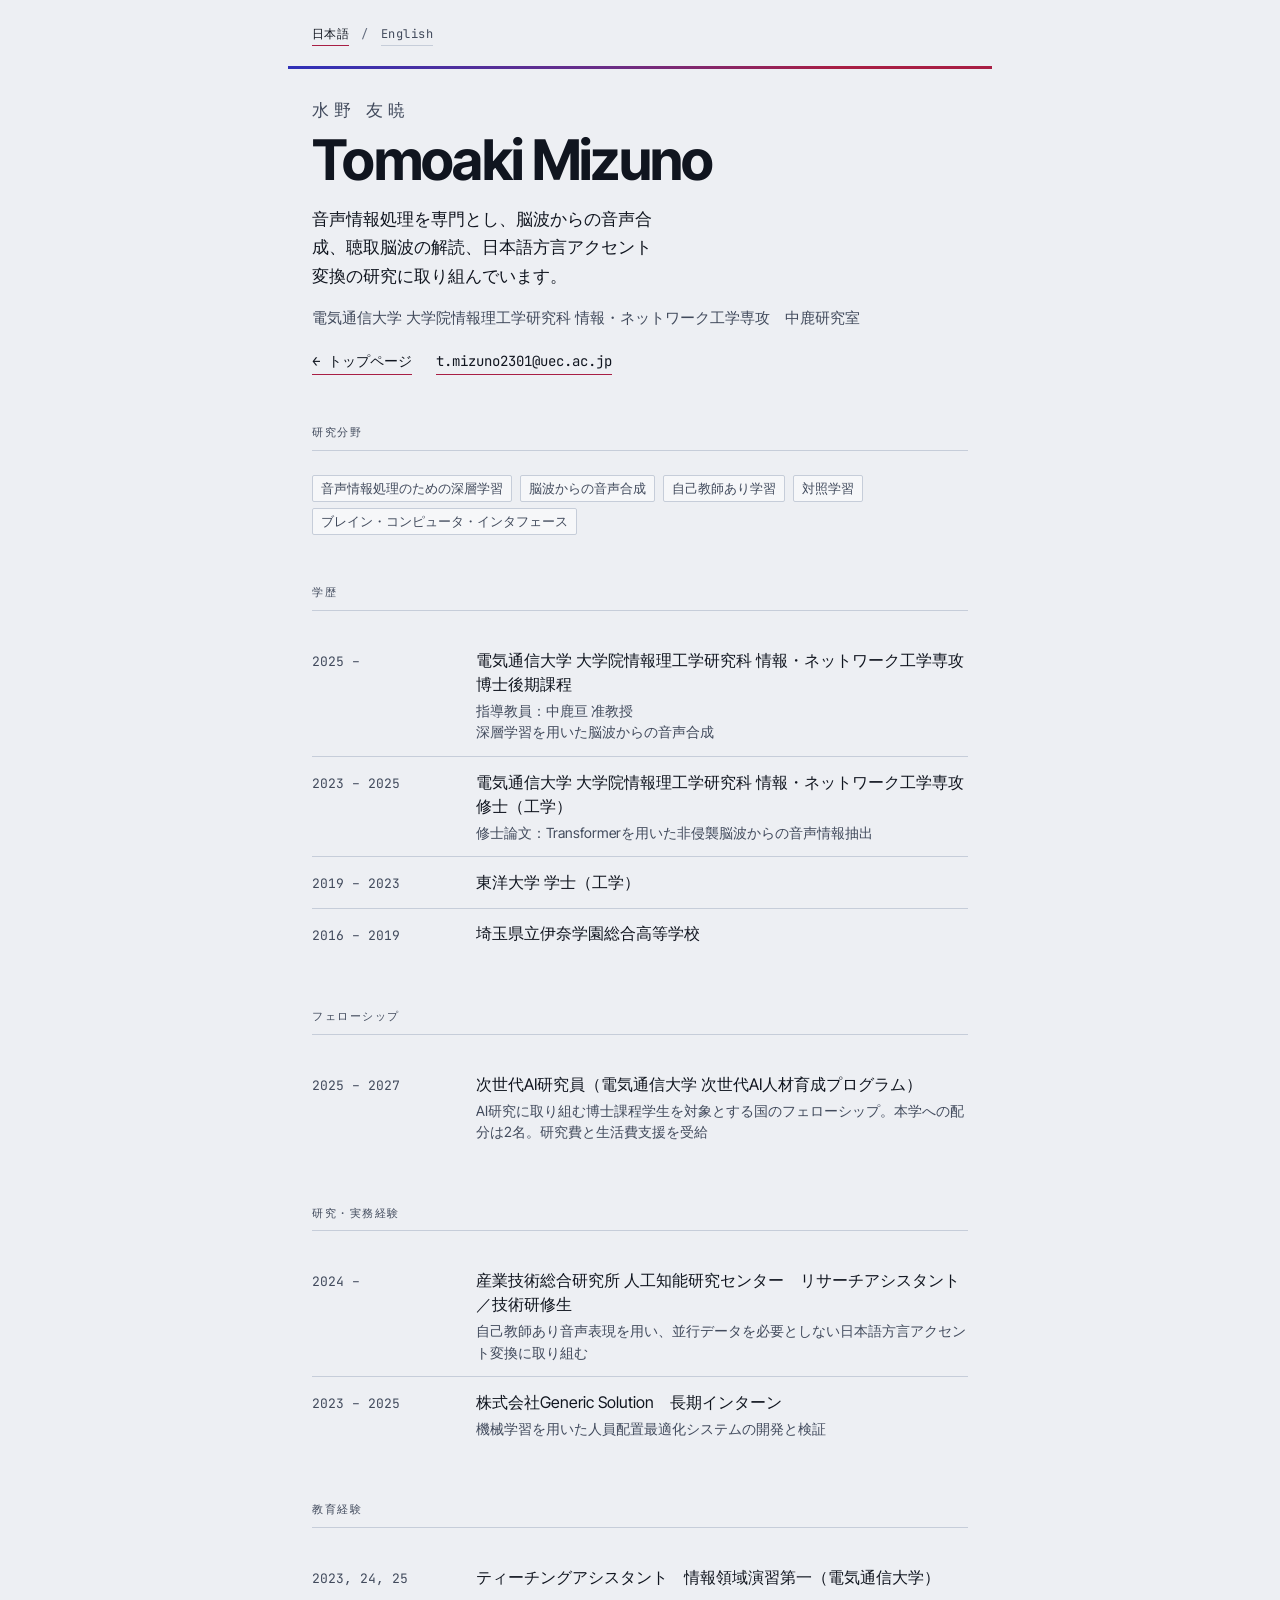
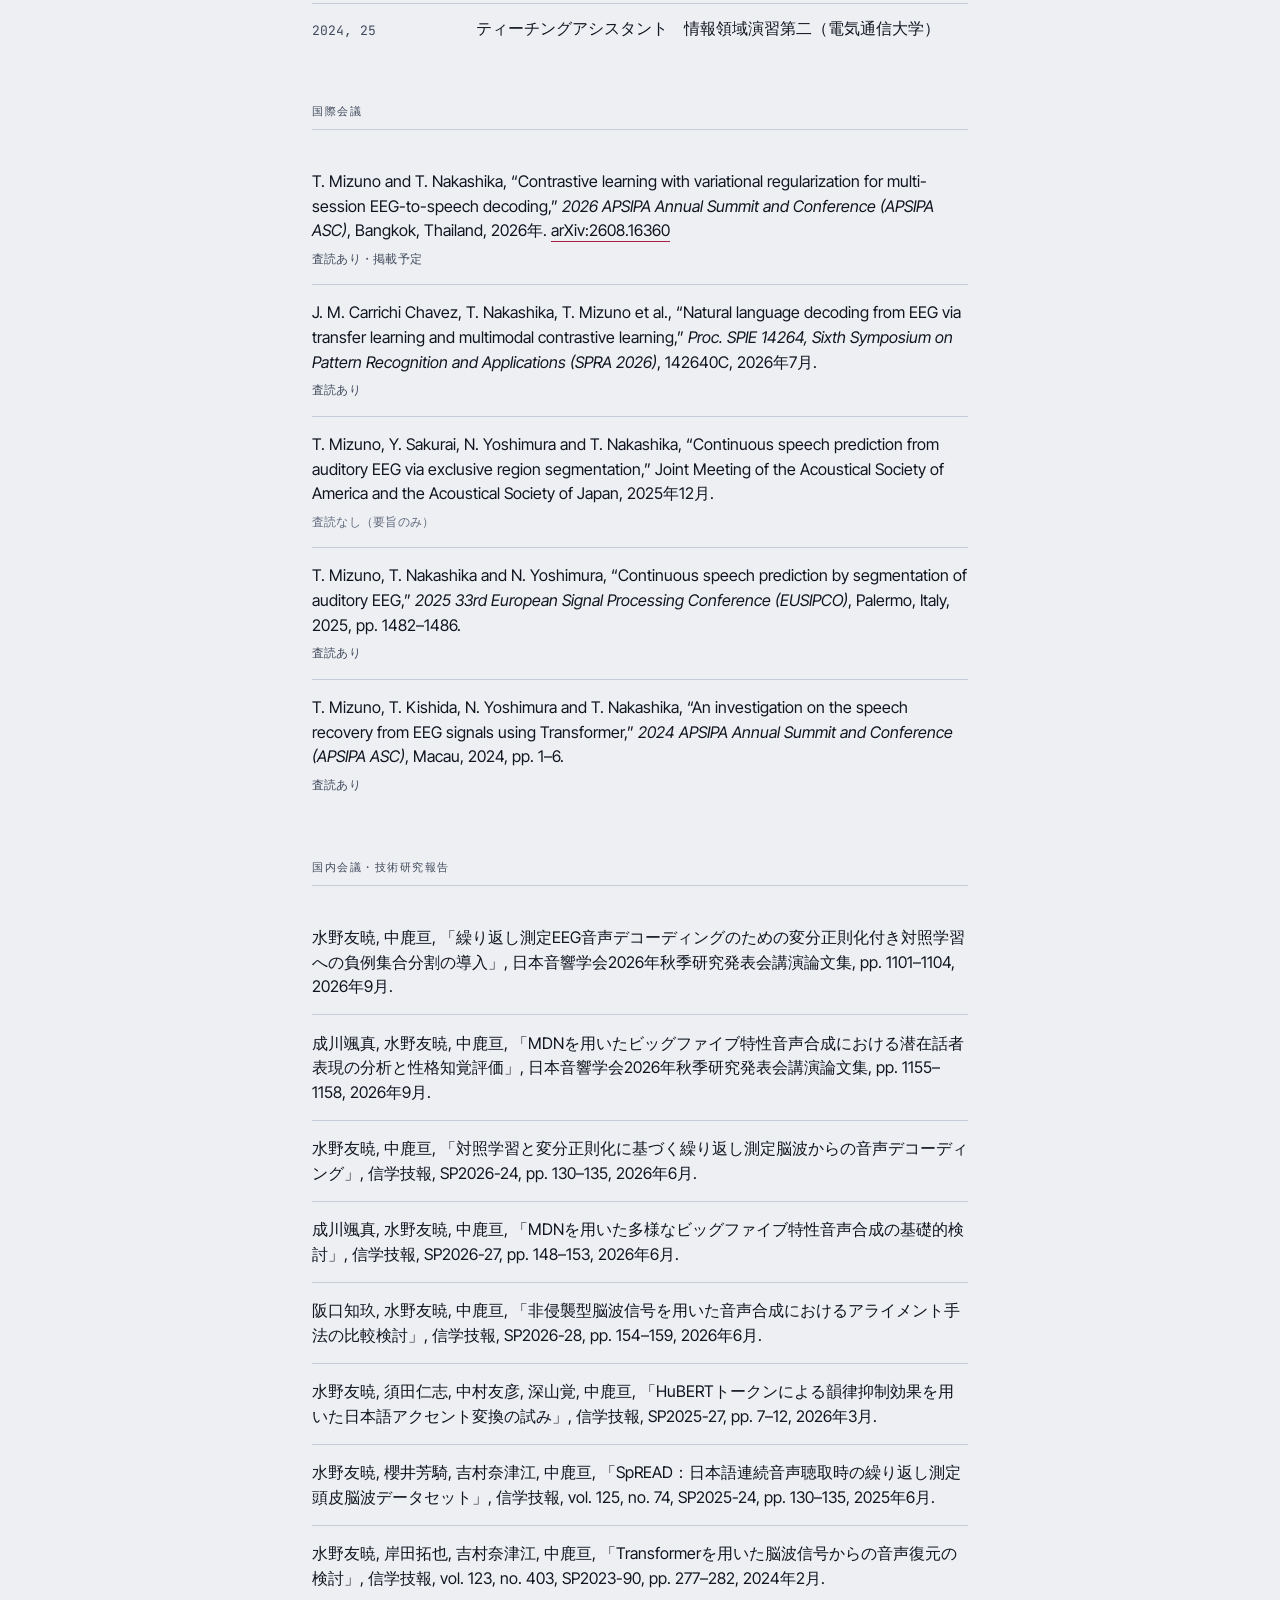
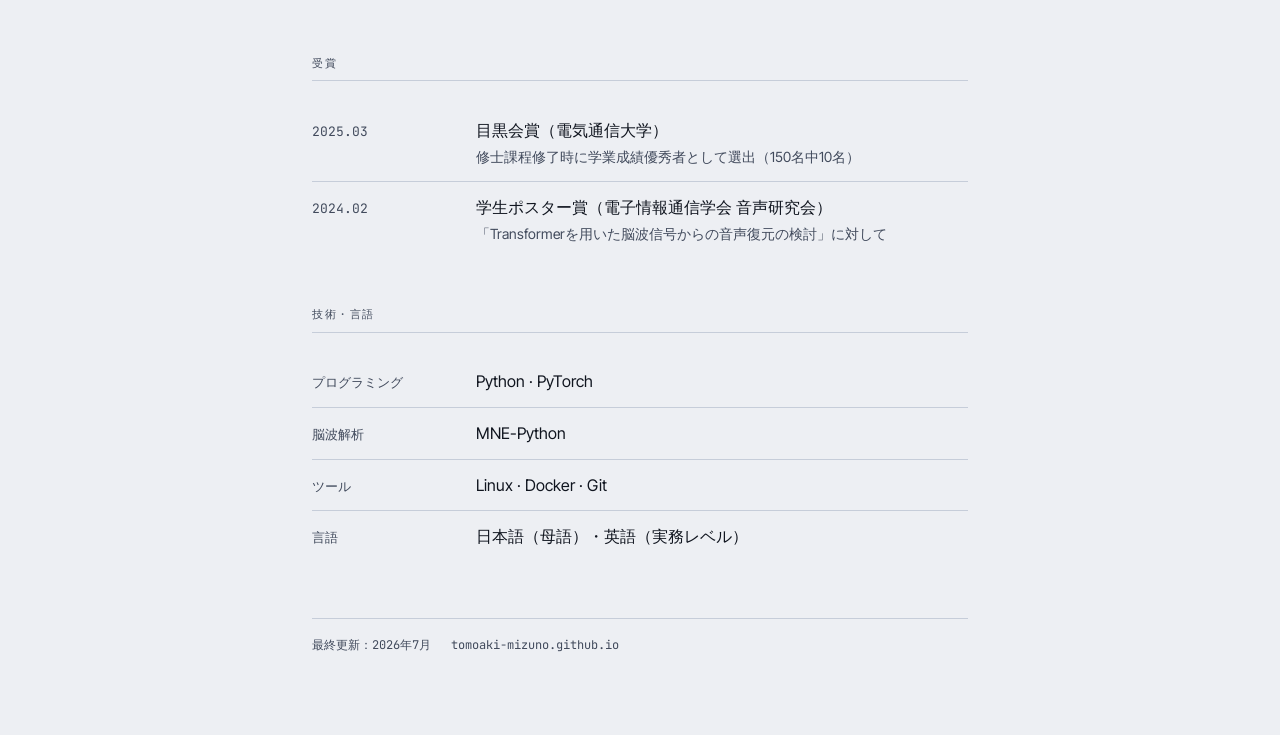
==== commit 2ae0574f: "Update CV" ====
--- a/cv-ja.html
+++ b/cv-ja.html
@@ -113,7 +113,7 @@
     <h2>技術・言語</h2>
     <ul class="rows">
       <li><span class="meta">プログラミング</span><span class="t">Python · PyTorch</span></li>
-      <li><span class="meta">脳波解析</span><span class="t">MNE-Python · EEGLAB</span></li>
+      <li><span class="meta">脳波解析</span><span class="t">MNE-Python</span></li>
       <li><span class="meta">ツール</span><span class="t">Linux · Docker · Git</span></li>
       <li><span class="meta">言語</span><span class="t">日本語（母語）・英語（実務レベル）</span></li>
     </ul>
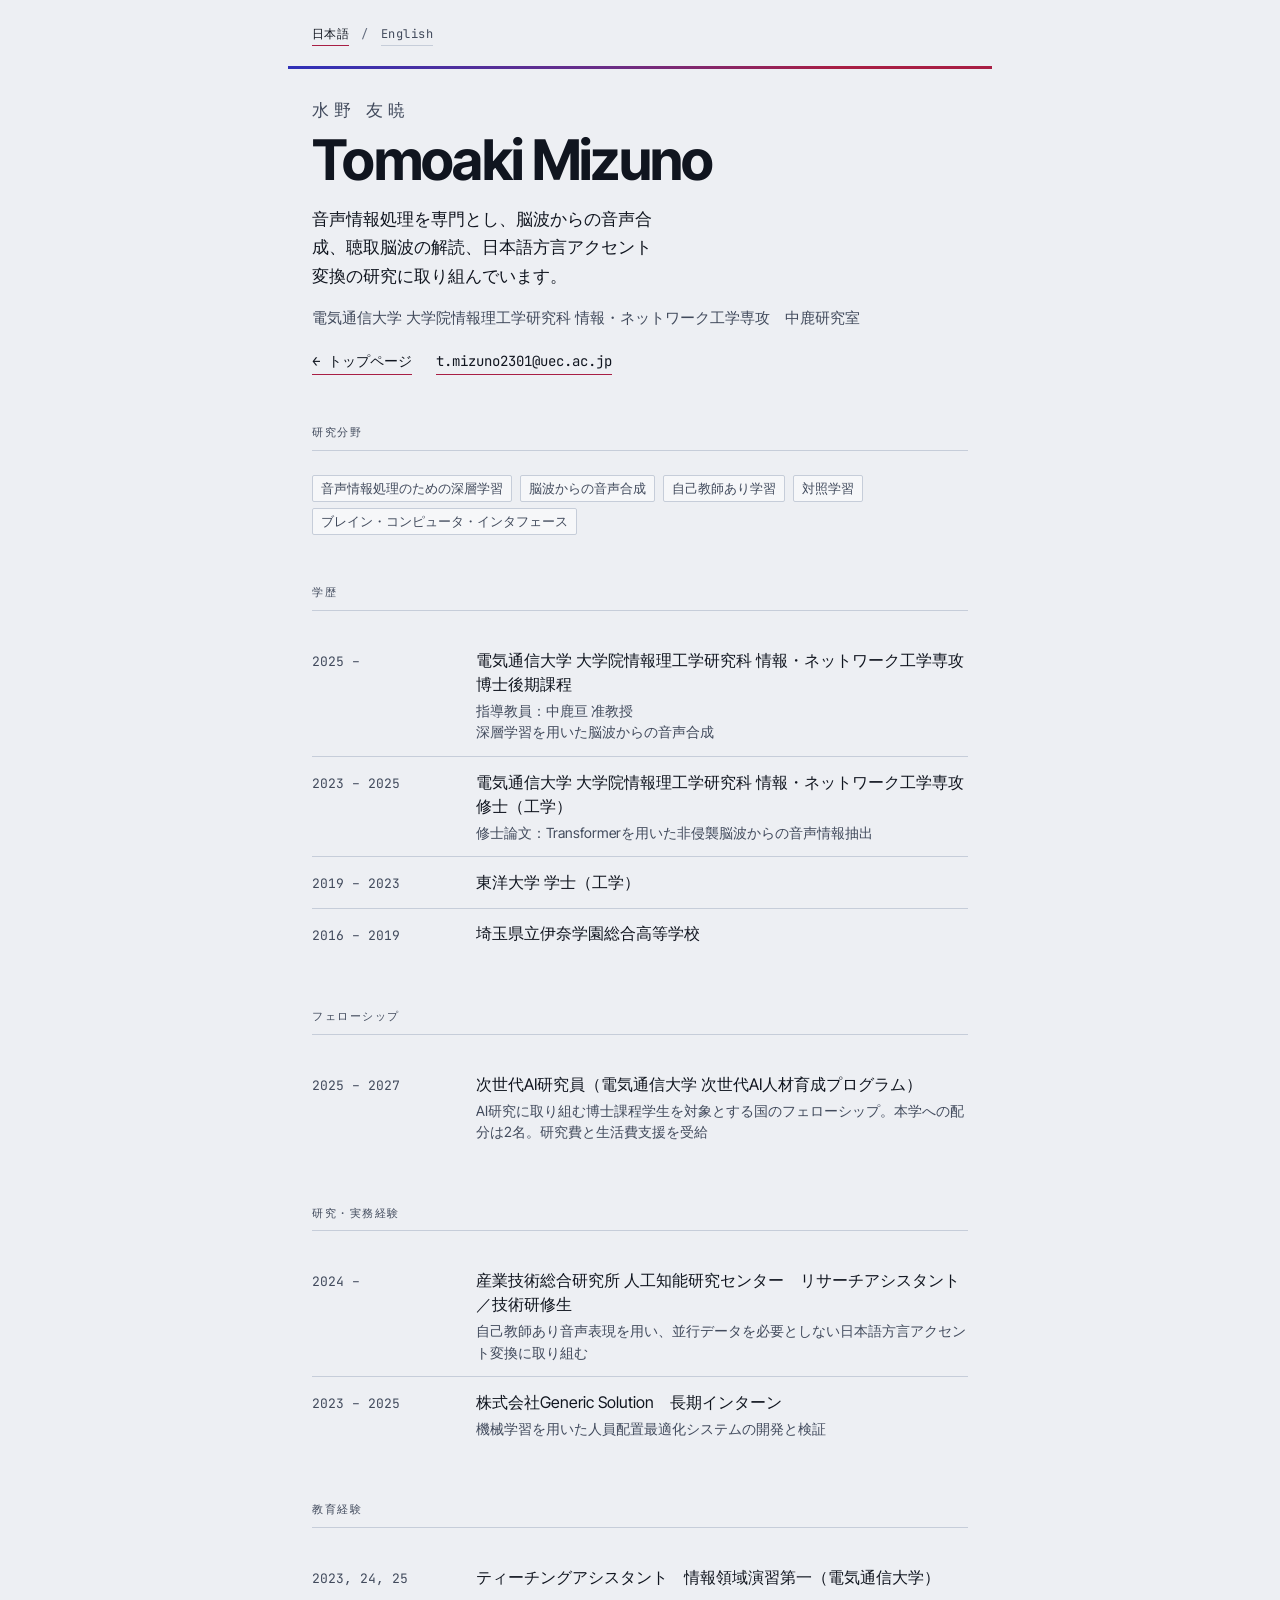
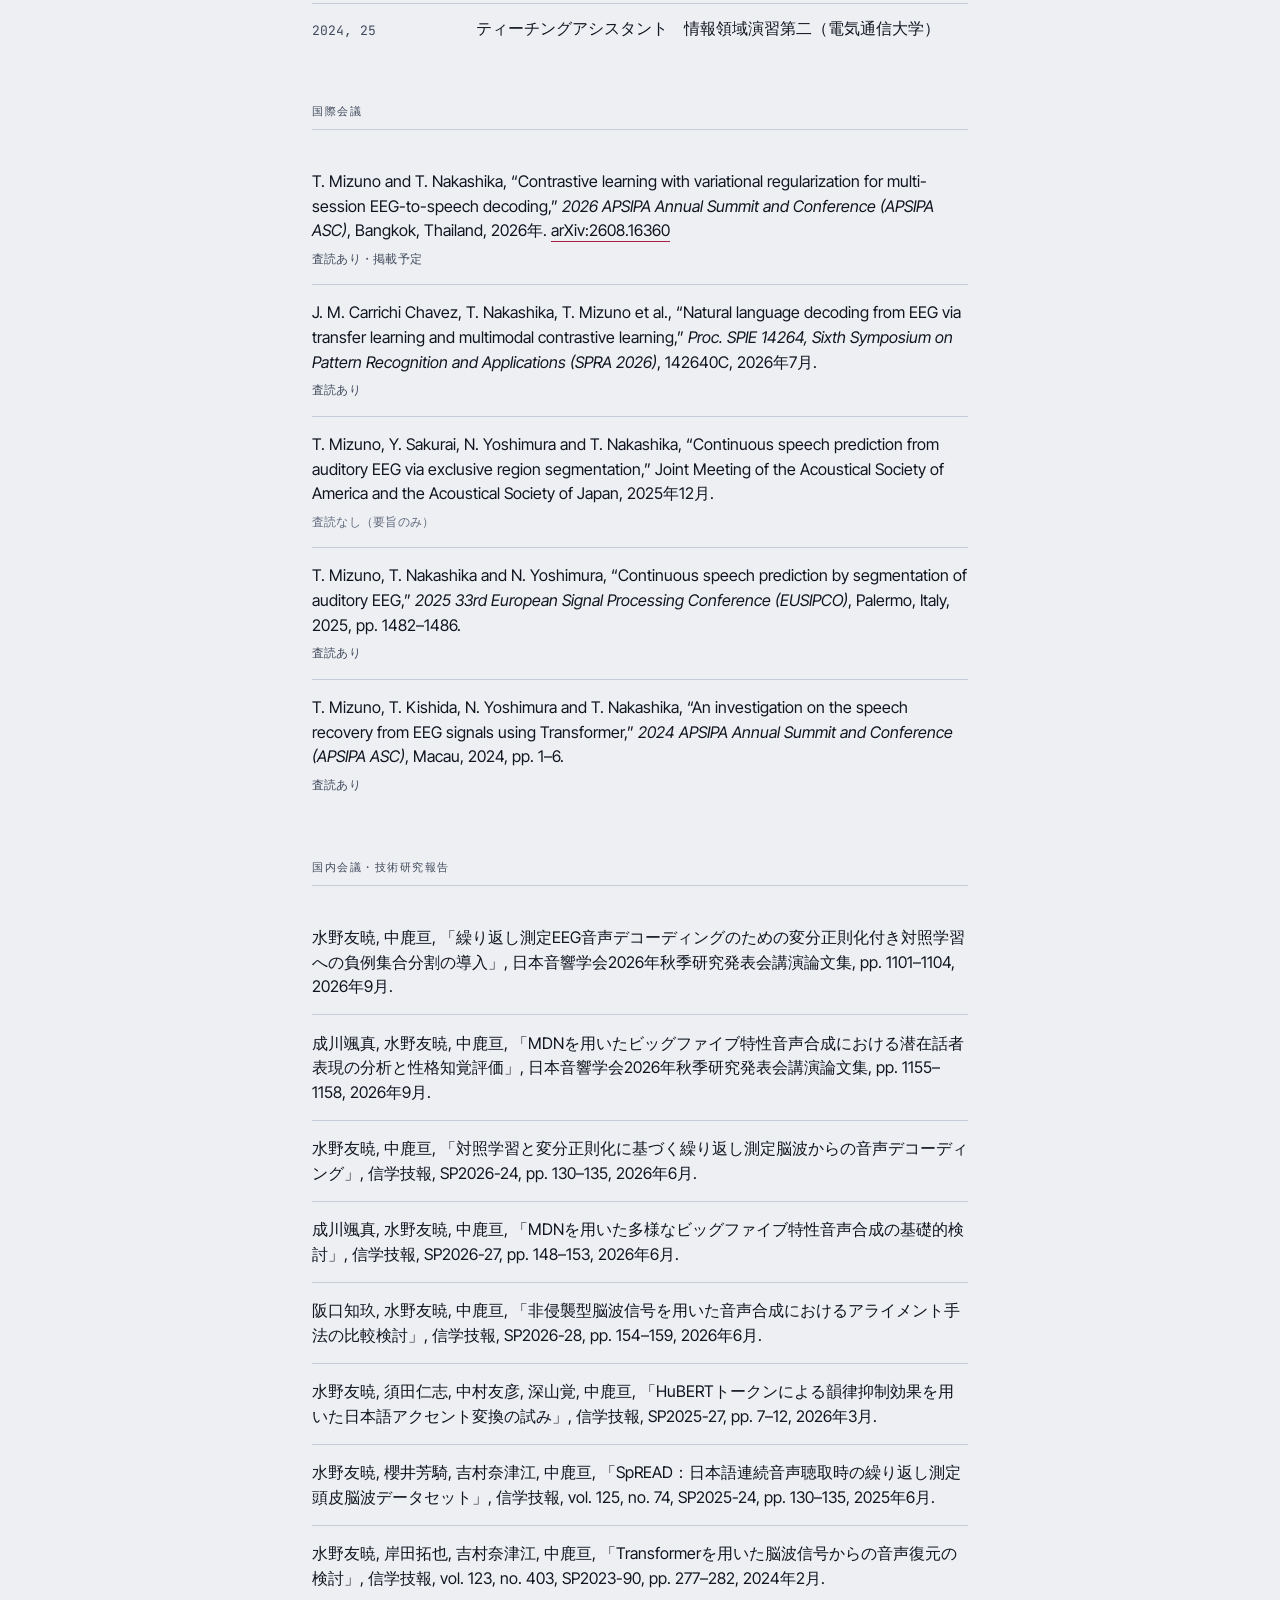
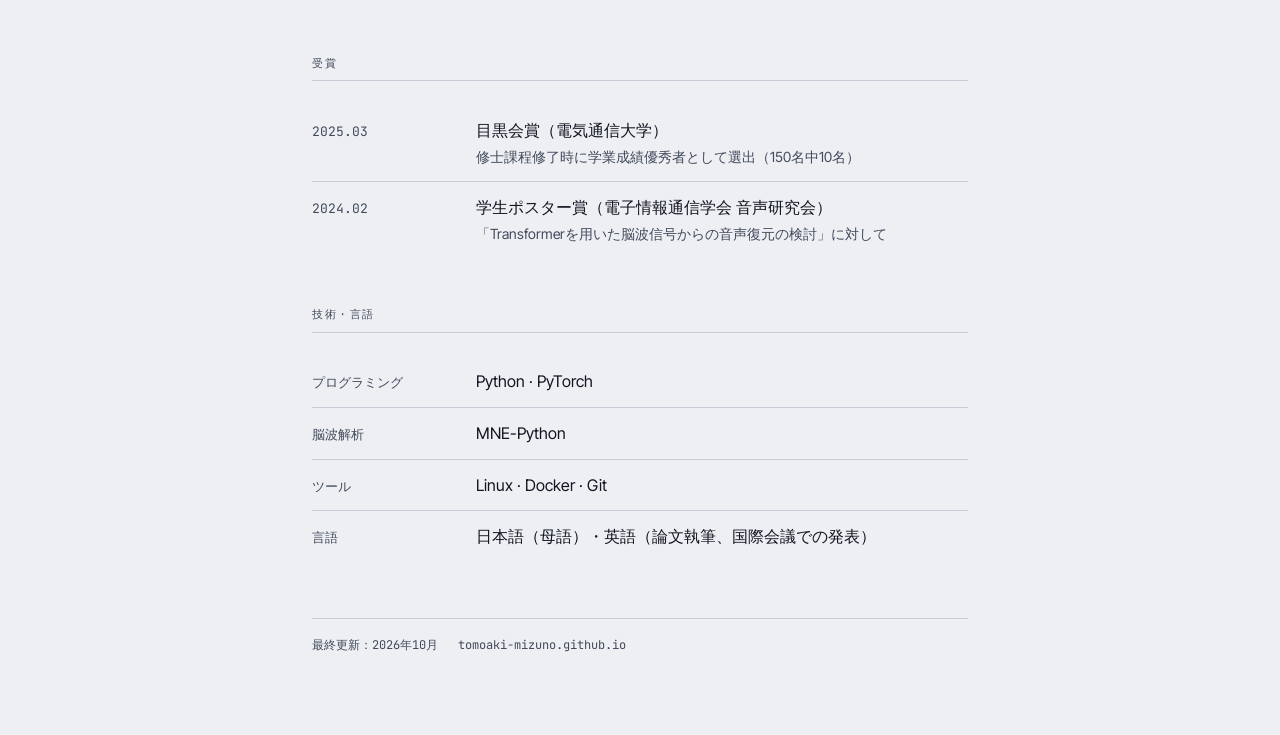
==== commit c6149345: "Update CV" ====
--- a/cv-ja.html
+++ b/cv-ja.html
@@ -115,11 +115,11 @@
       <li><span class="meta">プログラミング</span><span class="t">Python · PyTorch</span></li>
       <li><span class="meta">脳波解析</span><span class="t">MNE-Python</span></li>
       <li><span class="meta">ツール</span><span class="t">Linux · Docker · Git</span></li>
-      <li><span class="meta">言語</span><span class="t">日本語（母語）・英語（実務レベル）</span></li>
+      <li><span class="meta">言語</span><span class="t">日本語（母語）・英語（論文執筆、国際会議での発表）</span></li>
     </ul>
   </section>
 
-  <footer><span>最終更新：2026年7月</span><span>tomoaki-mizuno.github.io</span></footer>
+  <footer><span>最終更新：2026年10月</span><span>tomoaki-mizuno.github.io</span></footer>
 </div>
 </body>
 </html>
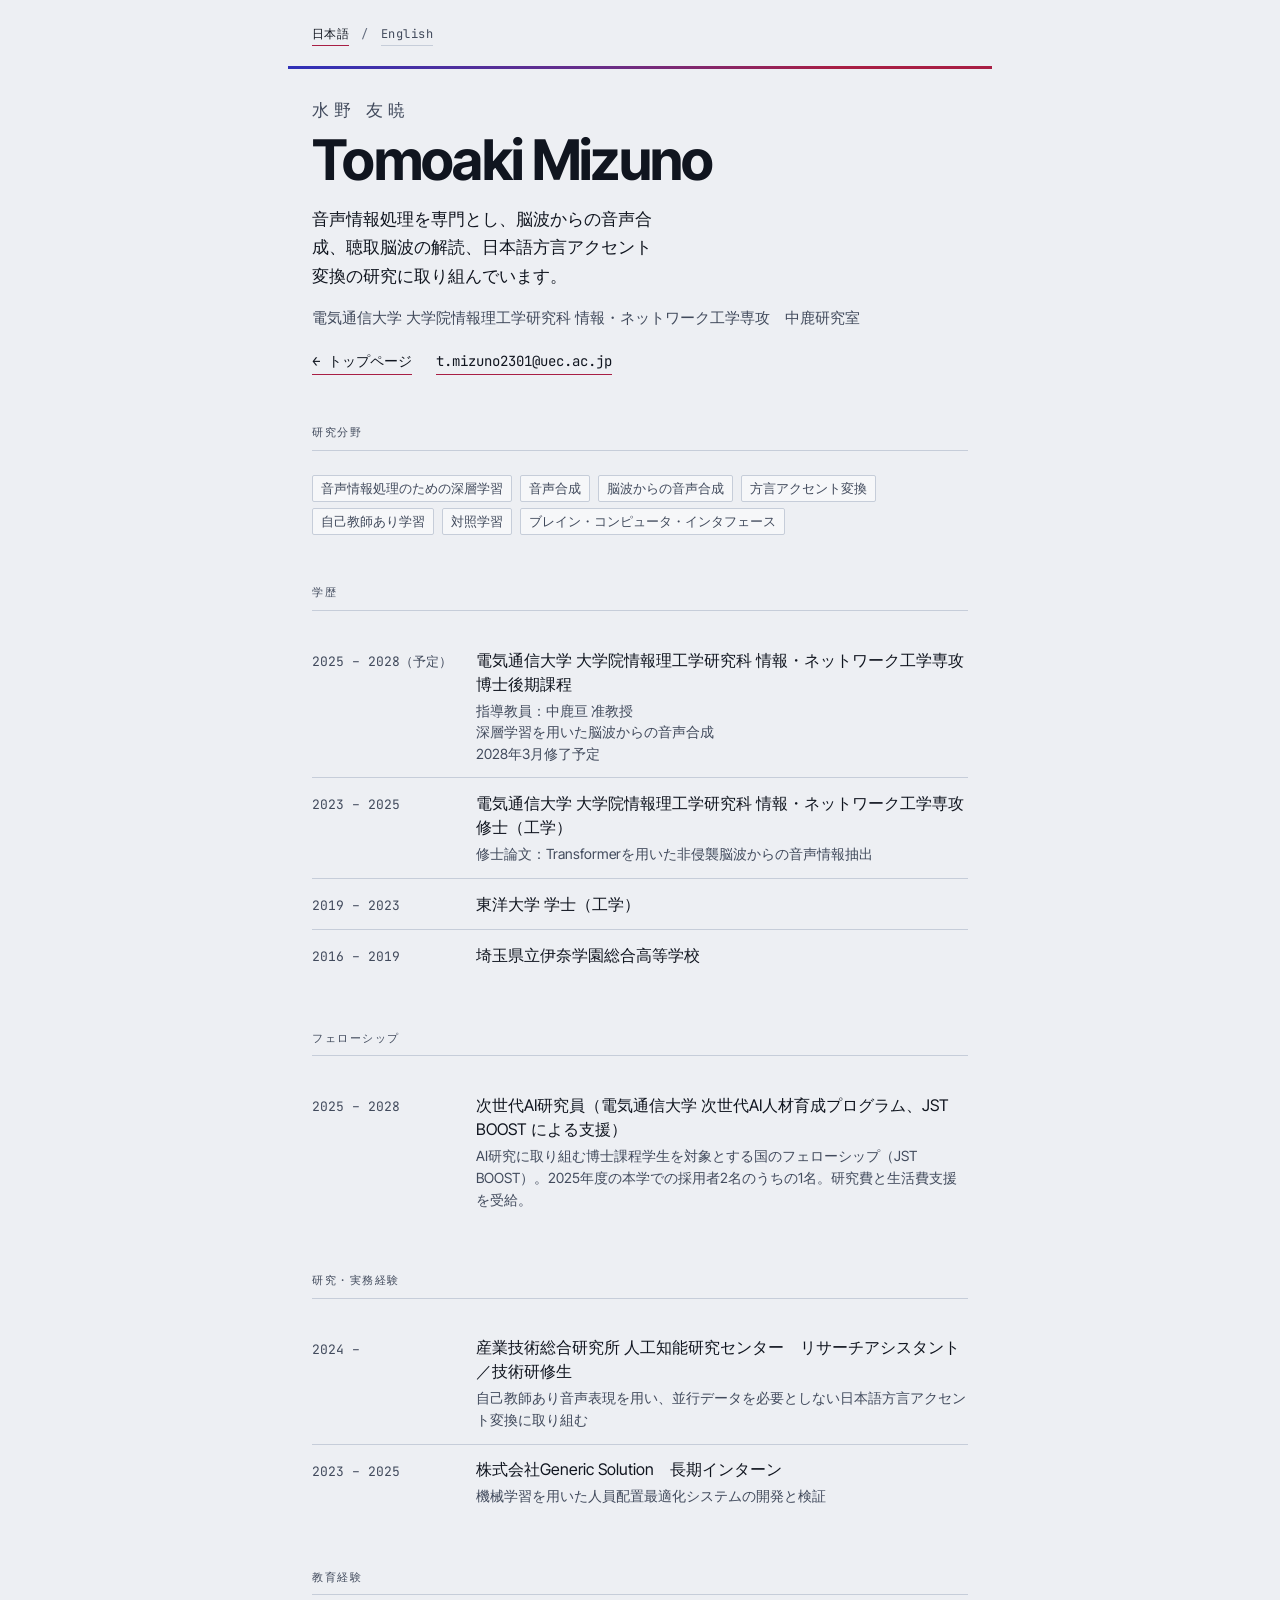
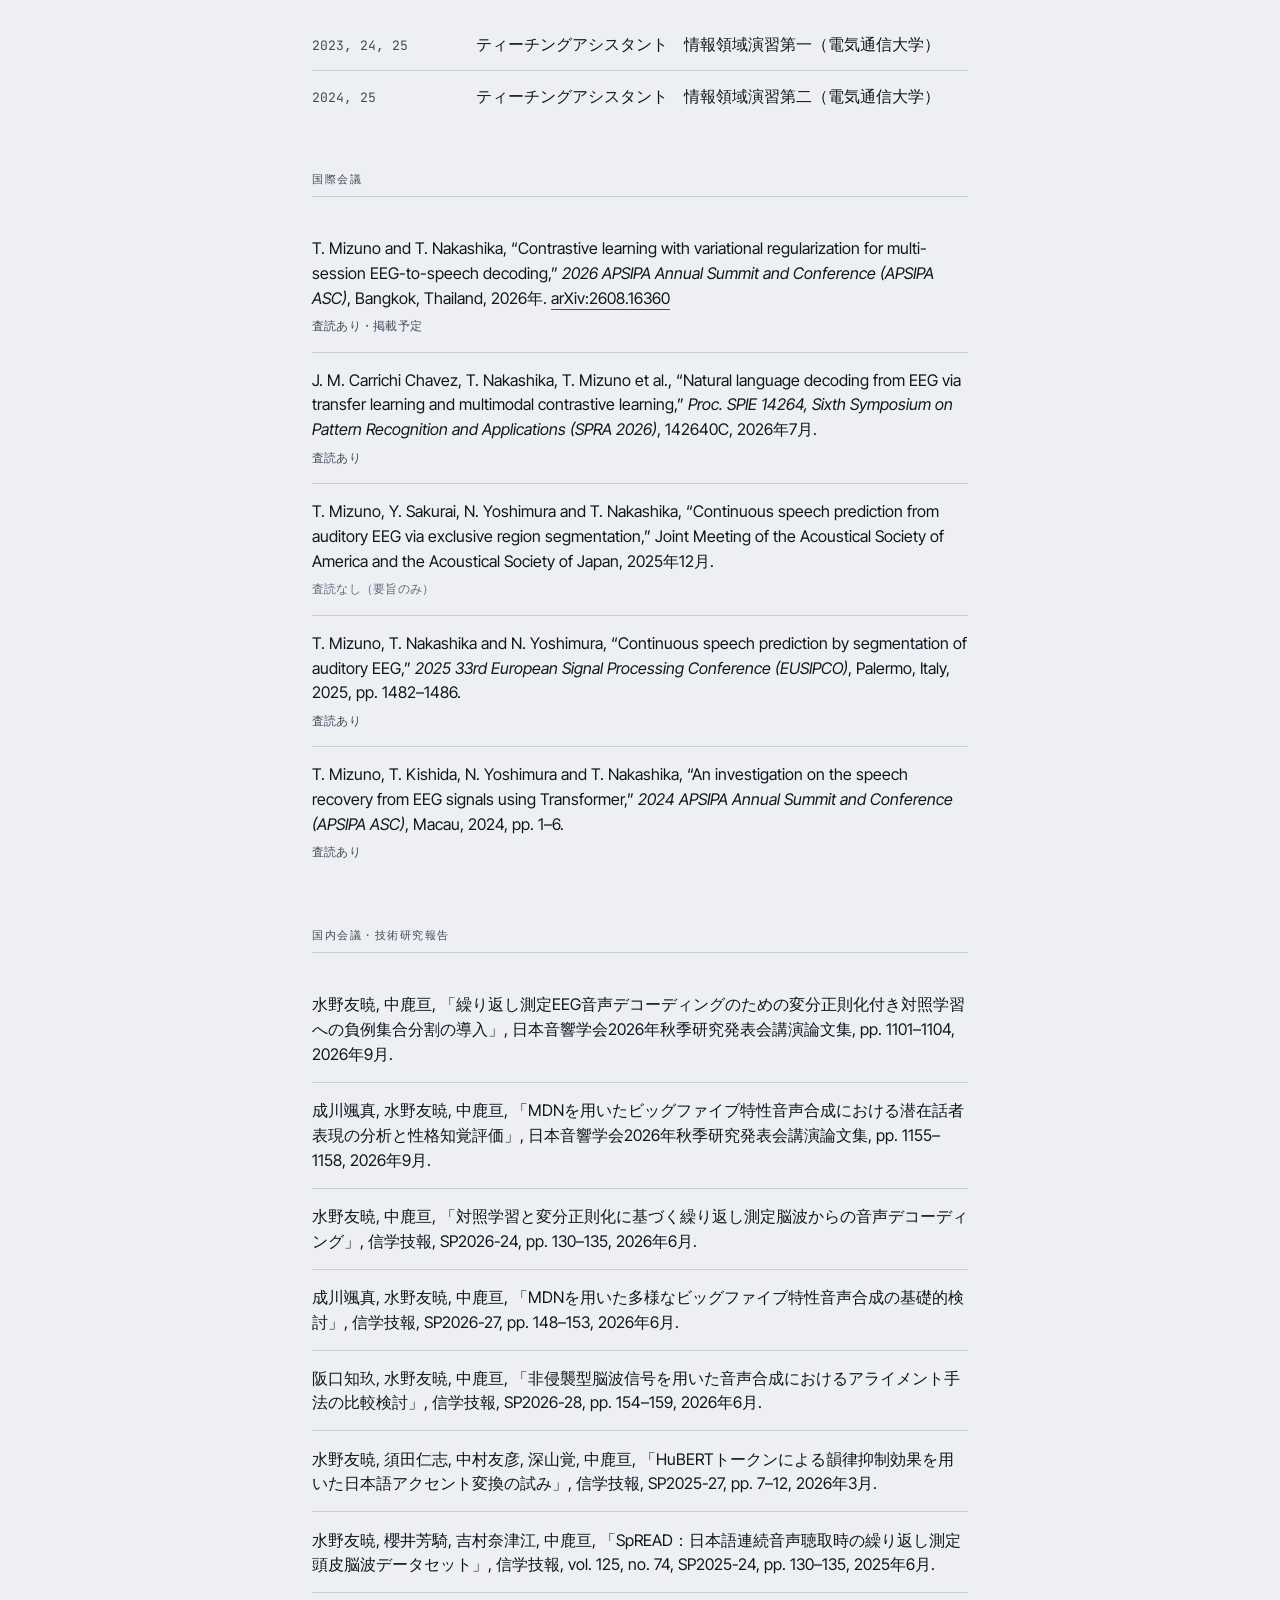
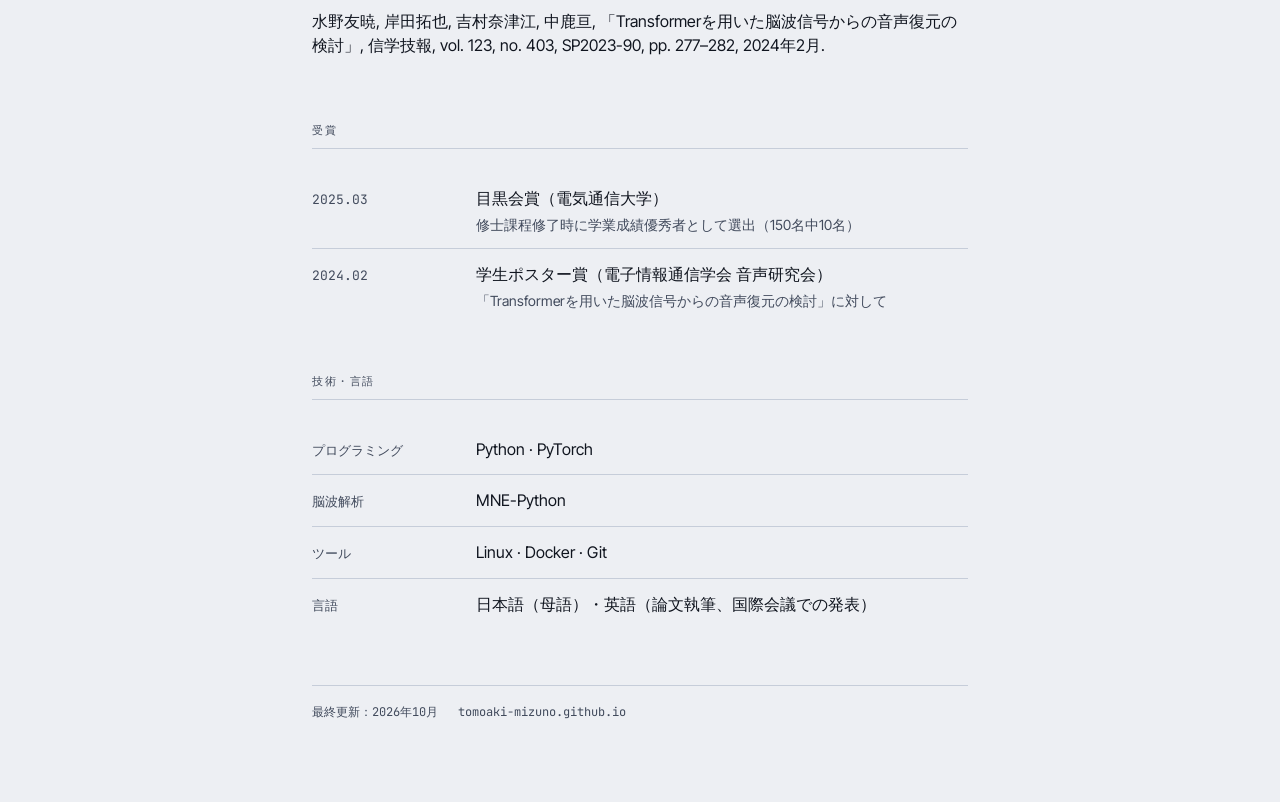
==== commit 4bb0e9b9: "Update CV" ====
--- a/cv-ja.html
+++ b/cv-ja.html
@@ -30,14 +30,14 @@
   <section>
     <h2>研究分野</h2>
     <ul class="chips">
-      <li>音声情報処理のための深層学習</li><li>脳波からの音声合成</li><li>自己教師あり学習</li><li>対照学習</li><li>ブレイン・コンピュータ・インタフェース</li>
+      <li>音声情報処理のための深層学習</li><li>音声合成</li><li>脳波からの音声合成</li><li>方言アクセント変換</li><li>自己教師あり学習</li><li>対照学習</li><li>ブレイン・コンピュータ・インタフェース</li>
     </ul>
   </section>
 
   <section>
     <h2>学歴</h2>
     <ul class="rows">
-      <li><span class="meta">2025 –</span><span class="t">電気通信大学 大学院情報理工学研究科 情報・ネットワーク工学専攻 博士後期課程<span class="sub">指導教員：中鹿亘 准教授<br>深層学習を用いた脳波からの音声合成</span></span></li>
+      <li><span class="meta">2025 – 2028（予定）</span><span class="t">電気通信大学 大学院情報理工学研究科 情報・ネットワーク工学専攻 博士後期課程<span class="sub">指導教員：中鹿亘 准教授<br>深層学習を用いた脳波からの音声合成<br>2028年3月修了予定</span></span></li>
       <li><span class="meta">2023 – 2025</span><span class="t">電気通信大学 大学院情報理工学研究科 情報・ネットワーク工学専攻 修士（工学）<span class="sub">修士論文：Transformerを用いた非侵襲脳波からの音声情報抽出</span></span></li>
       <li><span class="meta">2019 – 2023</span><span class="t">東洋大学 学士（工学）</span></li>
       <li><span class="meta">2016 – 2019</span><span class="t">埼玉県立伊奈学園総合高等学校</span></li>
@@ -47,7 +47,7 @@
   <section>
     <h2>フェローシップ</h2>
     <ul class="rows">
-      <li><span class="meta">2025 – 2027</span><span class="t">次世代AI研究員（電気通信大学 次世代AI人材育成プログラム）<span class="sub">AI研究に取り組む博士課程学生を対象とする国のフェローシップ。本学への配分は2名。研究費と生活費支援を受給</span></span></li>
+      <li><span class="meta">2025 – 2028</span><span class="t">次世代AI研究員（電気通信大学 次世代AI人材育成プログラム、JST BOOST による支援）<span class="sub">AI研究に取り組む博士課程学生を対象とする国のフェローシップ（JST BOOST）。2025年度の本学での採用者2名のうちの1名。研究費と生活費支援を受給。</span></span></li>
     </ul>
   </section>
 
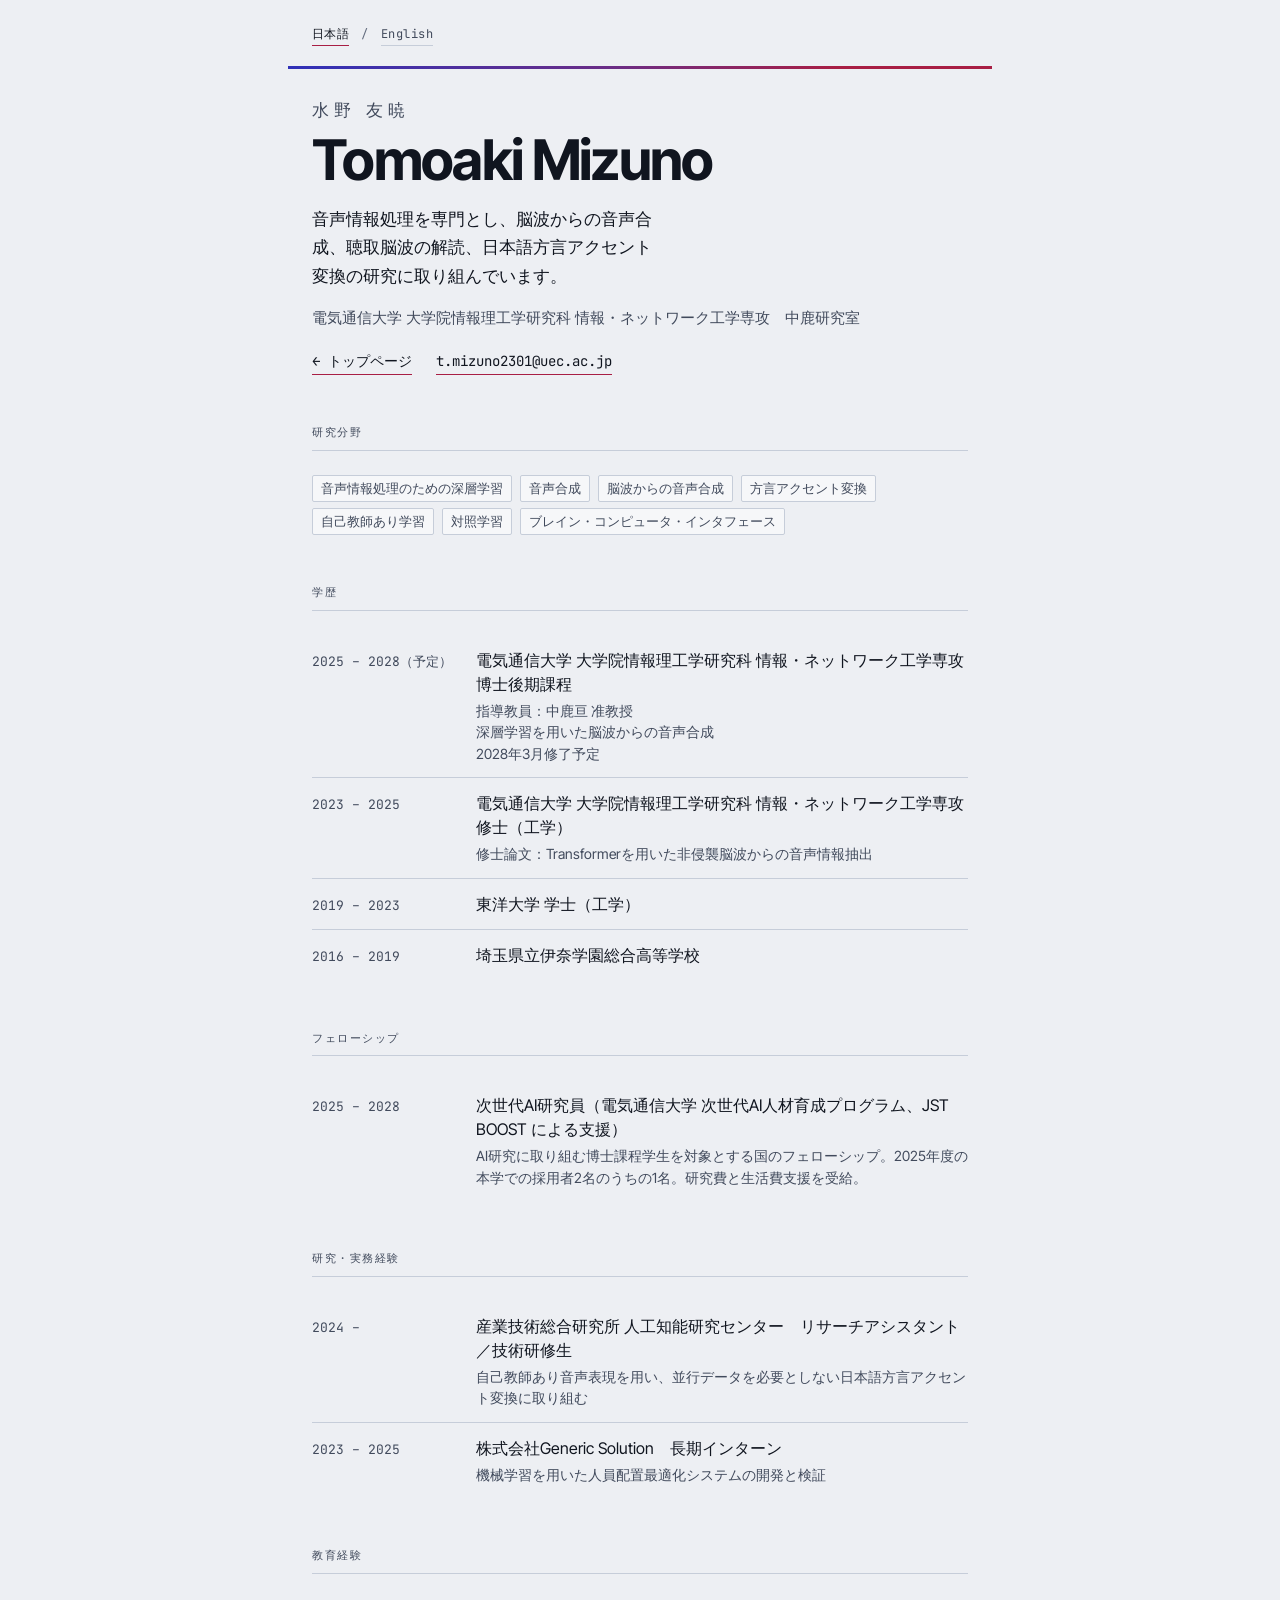
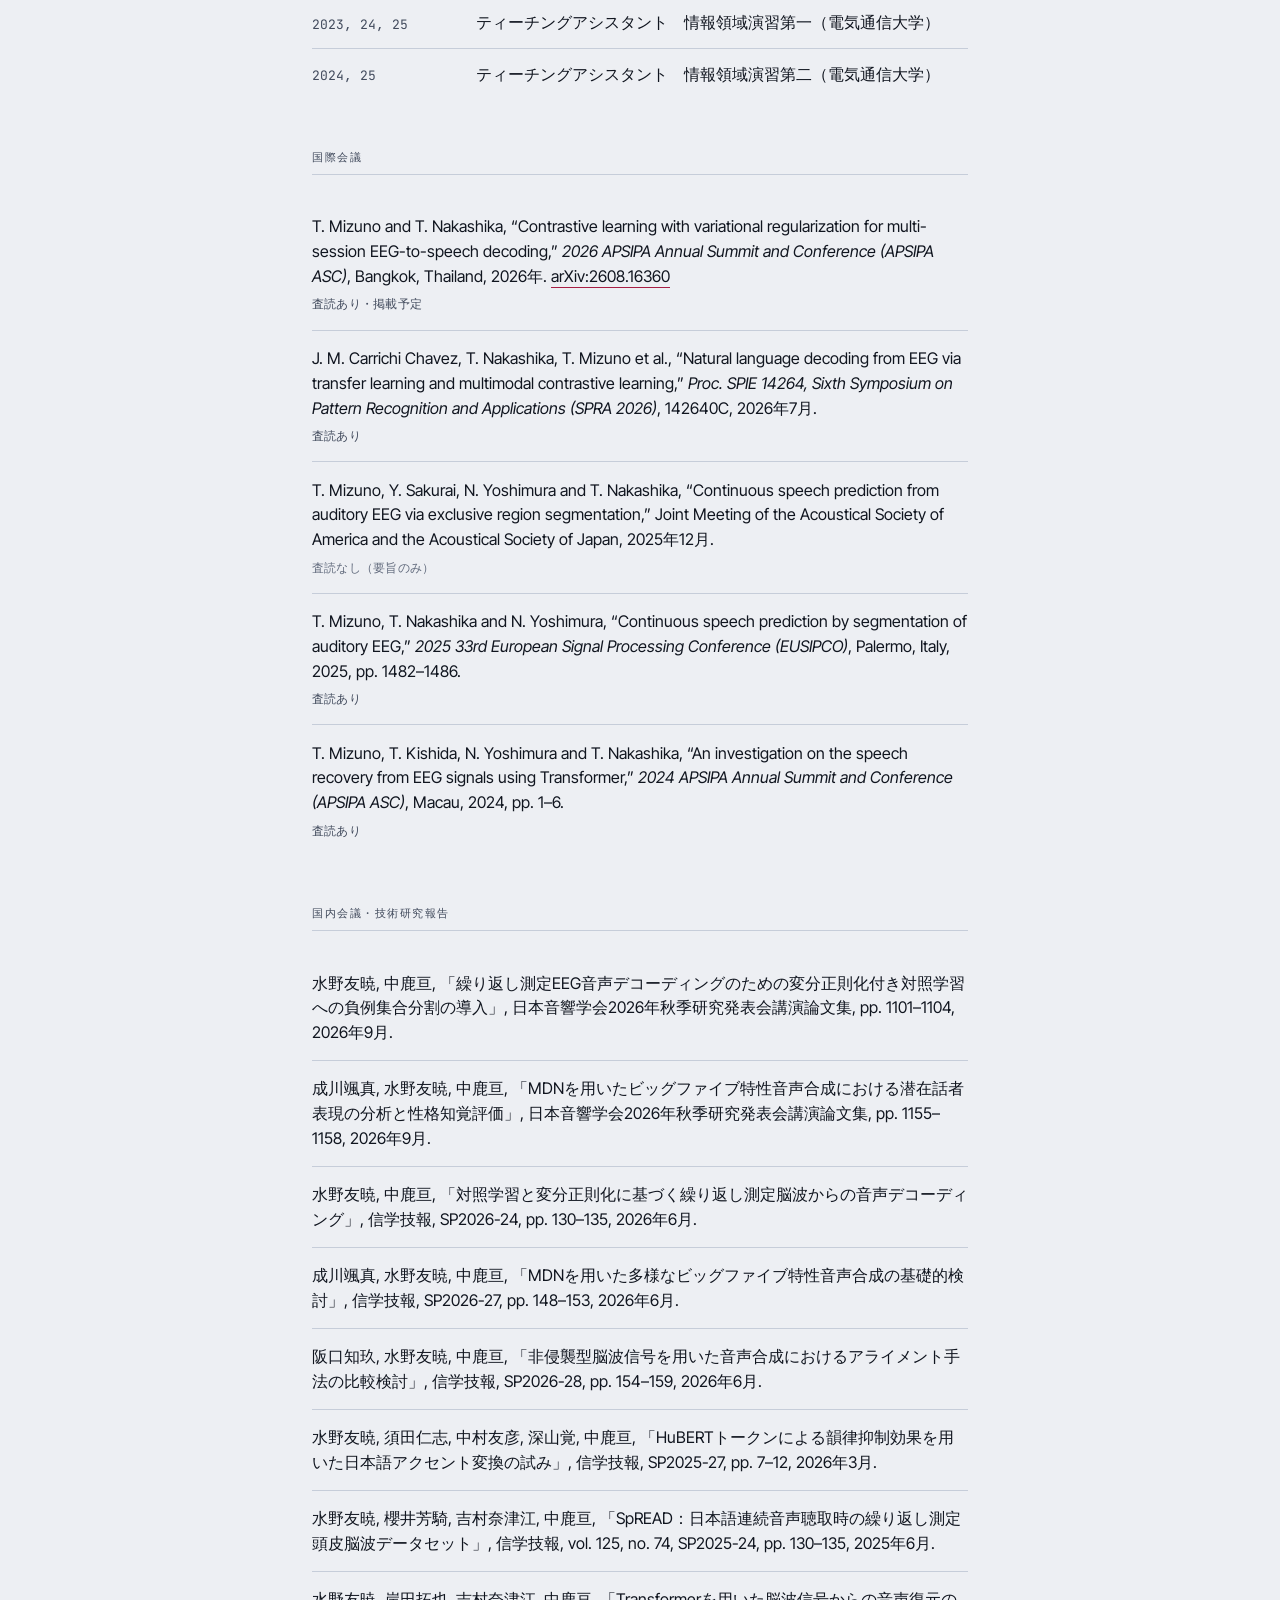
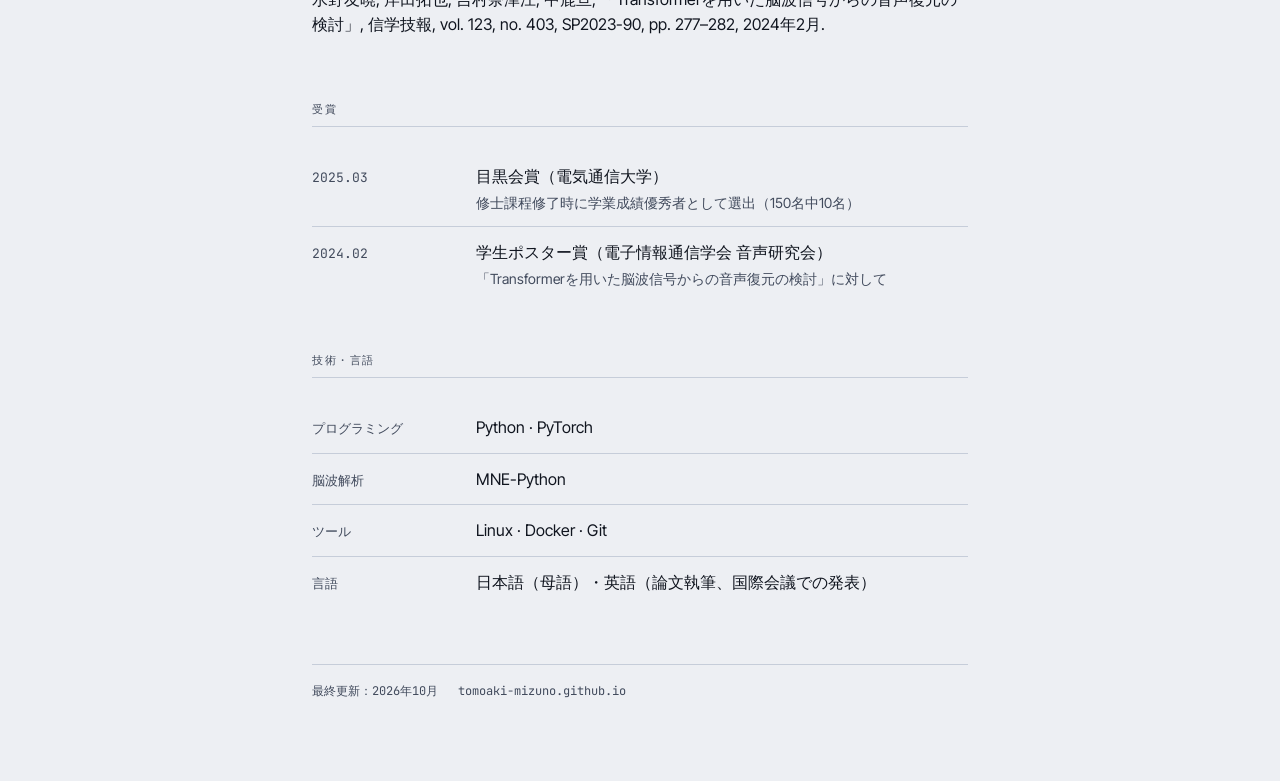
==== commit 0ebfcd32: "Update CV" ====
--- a/cv-ja.html
+++ b/cv-ja.html
@@ -47,7 +47,7 @@
   <section>
     <h2>フェローシップ</h2>
     <ul class="rows">
-      <li><span class="meta">2025 – 2028</span><span class="t">次世代AI研究員（電気通信大学 次世代AI人材育成プログラム、JST BOOST による支援）<span class="sub">AI研究に取り組む博士課程学生を対象とする国のフェローシップ（JST BOOST）。2025年度の本学での採用者2名のうちの1名。研究費と生活費支援を受給。</span></span></li>
+      <li><span class="meta">2025 – 2028</span><span class="t">次世代AI研究員（電気通信大学 次世代AI人材育成プログラム、JST BOOST による支援）<span class="sub">AI研究に取り組む博士課程学生を対象とする国のフェローシップ。2025年度の本学での採用者2名のうちの1名。研究費と生活費支援を受給。</span></span></li>
     </ul>
   </section>
 
